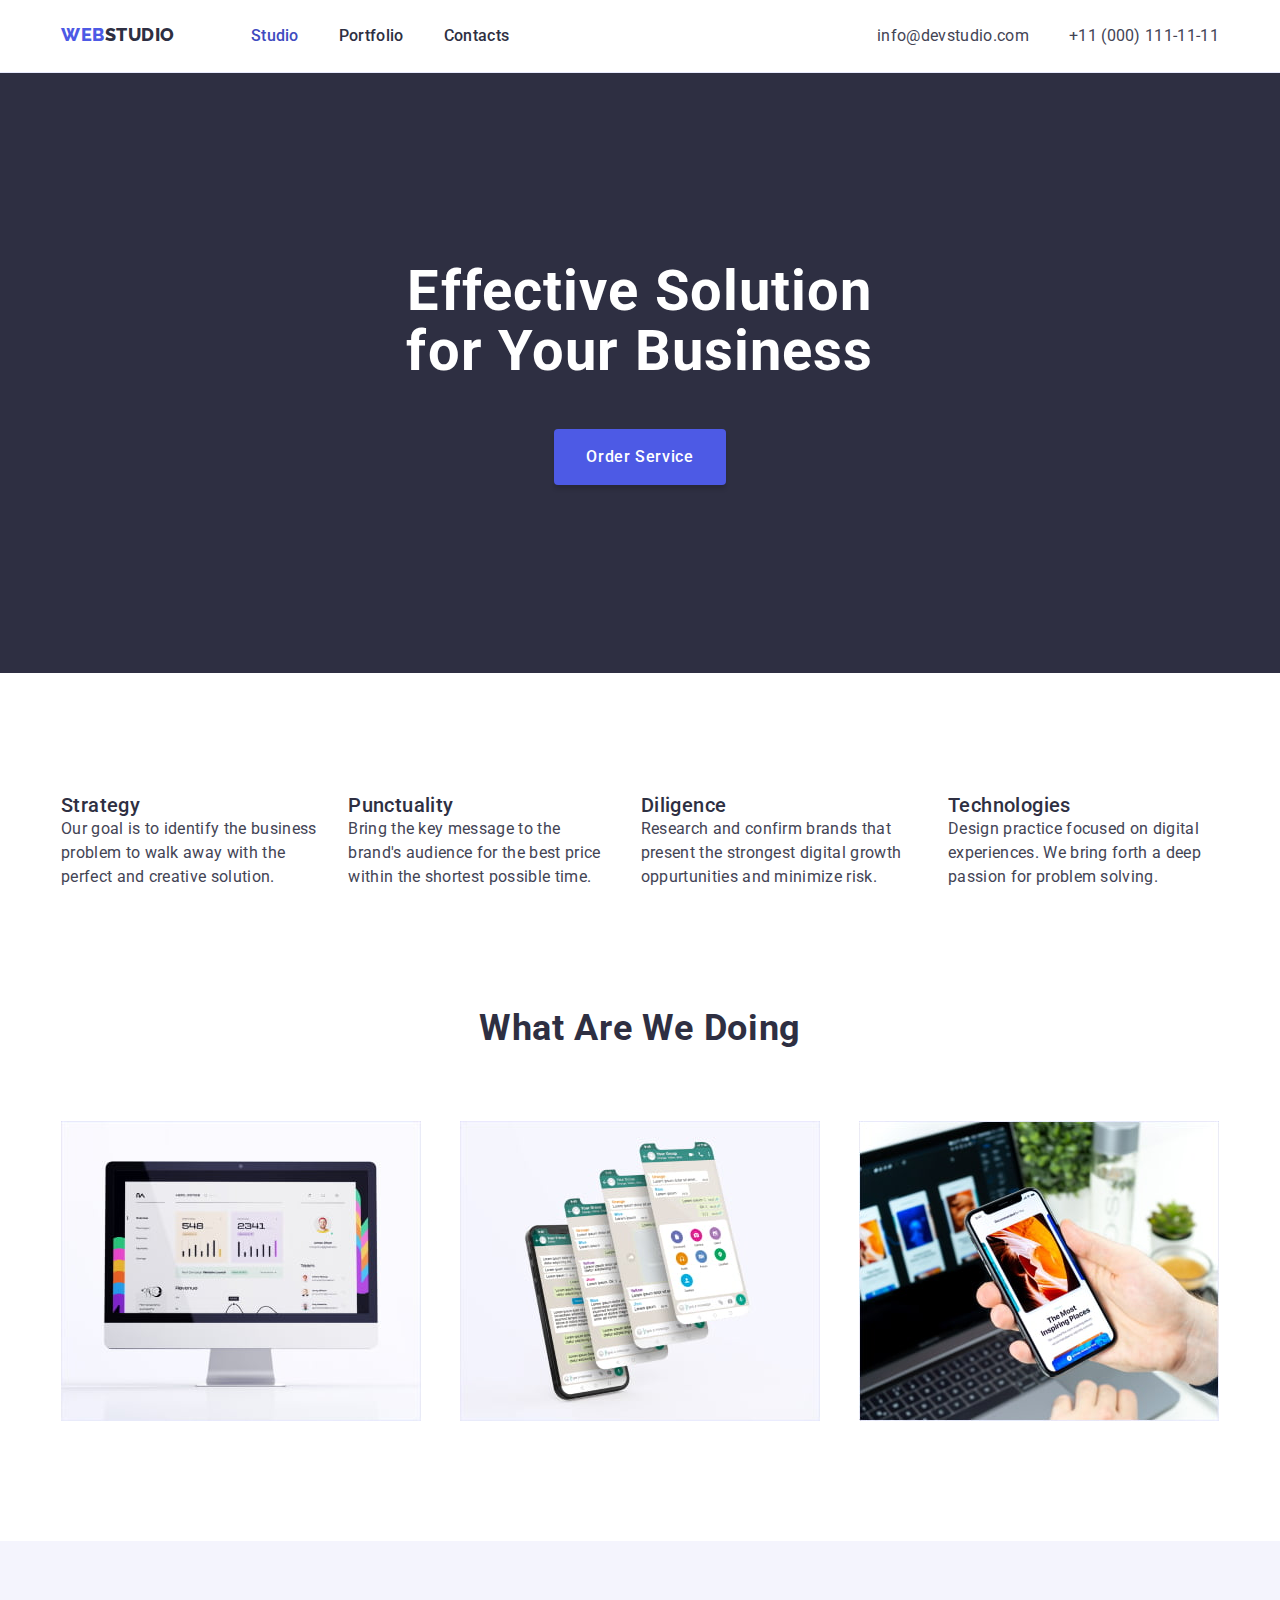
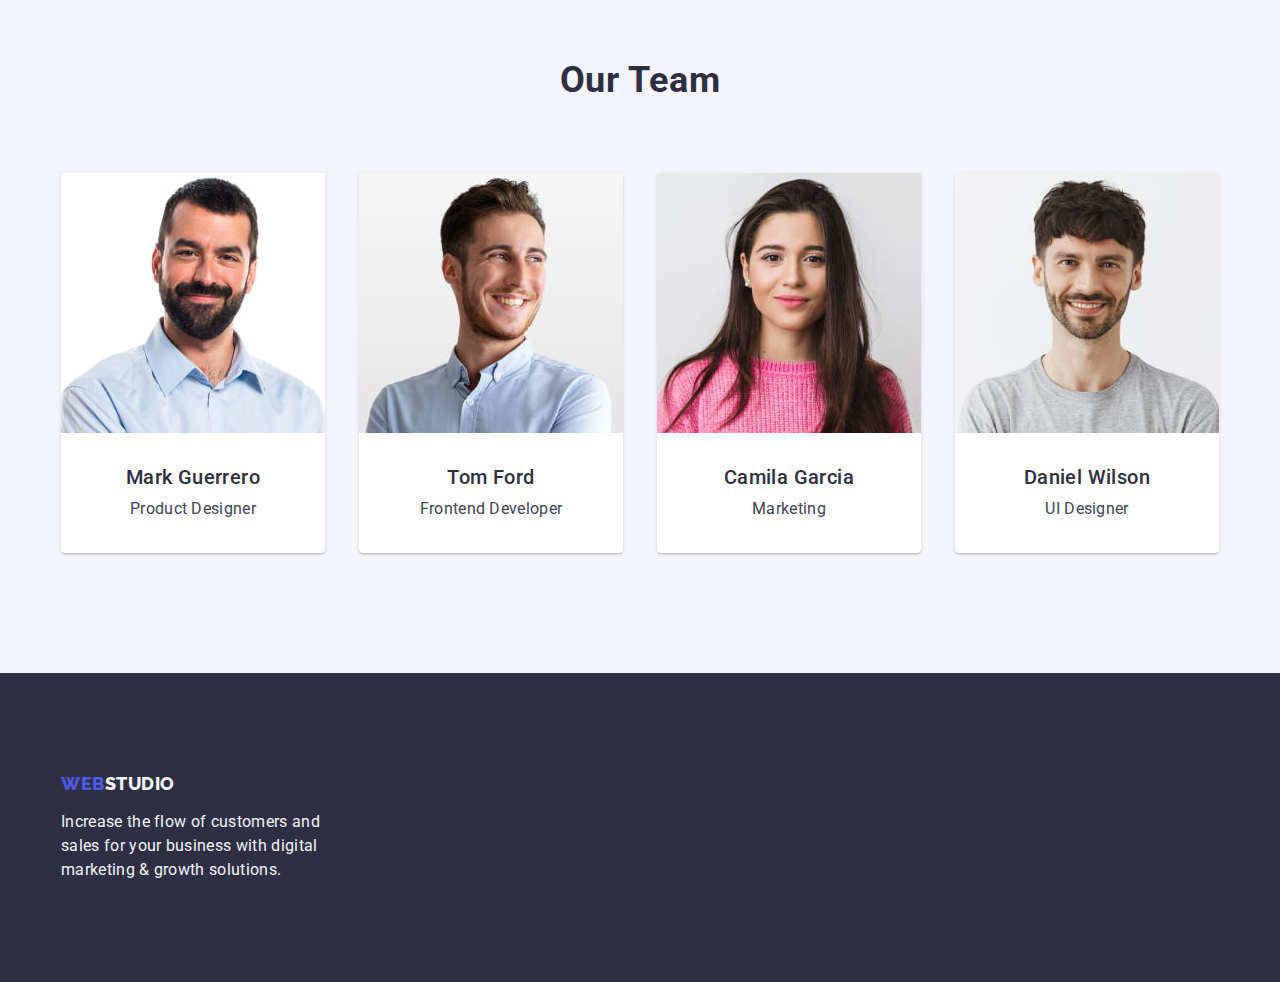
==== index.html @ 70651bca "1st Push" ====
<!DOCTYPE html>
<html lang="en">

<head>
    <meta charset="UTF-8">
    <meta name="viewport" content="width=device-width, initial-scale=1.0">
    <title>webstudio</title>
    <link rel="stylesheet" href="https://cdnjs.cloudflare.com/ajax/libs/modern-normalize/1.0.0/modern-normalize.min.css">   
    <link rel="stylesheet" href="css/styles.css">
    <link href="https://fonts.googleapis.com/css2?family=Raleway:wght@800&family=Roboto:wght@400;500;700;900&display=swap"
    rel="stylesheet">
</head>

<body>
    <!--Header Section-->
    <header class="header">
        <div class="container main-header-container">

            <!-- Navigation to other pages -->
            <nav class="main-header-nav">
                <a href="/goit-markup-hw-03/" class="main-header-web"><span class="main-header-span-web">WEB</span><span
                                    class="main-header-span-studio">STUDIO</span></a>
                <ul class="main-header-nav-list">
                    <li class="main-header-nav-item"><a href="index.html" class="main-header-nav-link active">Studio</a></li>
                    <li class="main-header-nav-item"><a href="portfolio.html" class="main-header-nav-link">Portfolio</a></li>
                    <li class="main-header-nav-item"><a href="Contacts" class="main-header-nav-link">Contacts</a></li>
                </ul>
            </nav>
        
            <address class="main-header-address">
                <ul class="main-header-address-list">
                    <li class="main-header-address-item"><a href="mailto:info@devstudio.com" class="main-header-address-link">info@devstudio.com</a></li>
                    <li class="main-header-address-item"><a href="tel:+110001111111" class="main-header-address-link">+11 (000) 111-11-11</a></li>
                </ul>
            </address>
        </div>
    </header>

    <!--Main Section-->
    <main class="main">
        <section class="section studio-main">
            <div class="container studio-main-container" >
                <h1 class="studio-main-title">Effective Solution<br>for Your Business</h1>
                <button type="button" class="studio-button">Order Service</button>
            </div>
        </section>
        
        <section class="section features">

            <div class="container features-container">
                <h2 hidden>Feature</h2>
                <ul class="features-list">
                    <li class="features-item">
                        <h3 class="features-item-heading">Strategy</h3>
                        <p class="features-item-description">Our goal is to identify the business problem to walk away with the perfect and creative solution.</p>
                    </li>
                
                    <li class="features-item">
                        <h3 class="features-item-heading">Punctuality</h3>
                        <p class="features-item-description">Bring the key message to the brand's audience for the best price within the shortest possible time.</p>
                    </li class="features-item">

                    <li class="features-item">
                        <h3 class="features-item-heading">Diligence</h3>
                       <p class="features-item-description">Research and confirm brands that present the strongest digital growth oppurtunities and minimize risk.</p>
                   </li>

                    <li class="features-item">
                        <h3 class="features-item-heading">Technologies</h3>
                        <p class="features-item-description">Design practice focused on digital experiences. We bring forth a deep passion for problem solving.</p>
                    </li>
                    </ul>     
            </div>
        </section>

        <section class="section services">
            <div class="container services-container">
                <h2 class="services-heading">What are we doing</h2>
                <ul class="services-list">
                    <li class="services-item">
                        <img class="services-item-img" src="images/img1.jpg" alt="Computer Screen showing graphical presentations" width="360" >
                    </li>

                    <li class="services-item">
                        <img class="services-item-img" src="images/img2.jpg" alt="Different mobile phones with several applications installed" width="360" >
                    </li>

                    <li class="services-item">
                        <img class="services-item-img" src="images/img3.jpg" alt="A computer and a person showing hands while holding a phone" width="360" >
                    </li>
                </ul>
            </div>
        </section>

        <section class="section team">
            <div class="container team-container">
                <h2 class="team-heading">Our Team</h2>
                <ul class="team-list">
                    <li class="team-item">
                        <img class="team-item-img" src="images/img4.jpg" alt="A photo of Mark Guerrero" width="264" >
                        <div class="team-item-biography">
                            <h3 class="team-item-name">Mark Guerrero</h3>
                            <p class="team-item-role">Product Designer</p>
                        </div>
                    </li>

                    <li class="team-item">
                        <img class="team-item-img" src="images/img5.jpg" alt="A photo of Tom Ford" width="264" >
                        <div class="team-item-biography">
                            <h3 class="team-item-name">Tom Ford</h3>
                            <p class="team-item-role">Frontend Developer</p>
                        </div>
                    </li>

                    <li class="team-item">
                        <img class="team-item-img" src="images/img6.jpg" alt="A photo of Camila Garcia" width="264" >
                        <div class="team-item-biography">
                            <h3 class="team-item-name">Camila Garcia</h3>
                            <p class="team-item-role">Marketing</p>
                        </div>
                    </li>

                    <li class="team-item">
                        <img class="team-item-img" src="images/img7.jpg" alt="A photo of Daniel Wilsom" width="264" >
                        <div class="team-item-biography">
                            <h3 class="team-item-name">Daniel Wilson</h3>
                            <p class="team-item-role">UI Designer</p>
                        </div>
                    </li>
                </ul>
            </div>
        </section>
    </main>

    <!--Footer Section-->
    <footer class="main-footer">
        <div class="container main-footer-container">
            <a href="/goit-markup-hw-03/" class="main-footer-web"><span class="main-footer-span-web">WEB</span><span class="main-footer-span-studio">STUDIO</span></a>
            <p class="main-footer-paragraph">Increase the flow of customers and sales for your business with digital marketing & growth solutions.</p>
        </div>
    </footer>
</body>
</html>
---- css/styles.css ----
:root {
    --iriscolor: #4d5ae5;
    --navyblue: #2e2f42;
    --navcolor: black;
    --oceancolor: #404bbf;
    --whitecolor: #ffffff;
    --slatecolor: #434455;
    --cornflowercolor: #e7e9fc;
    --cloudcolor: #f4f4fd;
    --greencolor: #31d0aa;
    --lightslatecolor: #8e8f99;
    --navybluemodalcolor: #2e2f42;
    --greycolor: #2e2f42;
    --dairycolor: #fcfcfc;
}

* {
    margin: 0;
    padding: 0;
    box-sizing: border-box;
}

body {
    font-family: 'Roboto', sans-serif;
}

img {
    display: block;
    max-width: 100%;
    height: auto;
}

h1, h2, h3, h4, h5, h6, p, ul {
    margin: 0px;
    padding: 0px;
    list-style: none;
}

.container {
    width: 1158px;
    margin: 0 auto;
}

.section {
    padding: 120px 0px;
}

/*Header Section*/
.header {
    border-bottom: 1px solid var(--cornflowercolor);
    background-color: var(--whitecolor);
    padding-top: 24px;
    padding-bottom: 24px;
}

.main-header-container {
    display: flex;
    justify-content: space-between;
}

.main-header-web {
    text-decoration: none;
    font-size: 18px;
    line-height: 1.167em;
    letter-spacing: 0.54px;
}

.main-header-span-web {
    color: var(--iriscolor);
    font-family: Raleway;
    font-size: 18px;
    font-weight: 800;
    line-height: 1.167em;
    letter-spacing: 0.54px;
    text-transform: uppercase;  
}

.main-header-span-studio {
    color: var(--navyblue);
    font-family: Raleway;
    font-size: 18px;
    font-weight: 800;
    line-height: 1.167em;
    letter-spacing: 0.54px;
    text-transform: uppercase;
}

.main-header-nav {
    display: inline-flex;
    gap: 76px;
}

.main-header-nav-list {
    display: flex;
    gap: 40px;
}

.main-header-nav-link {
    color: var(--navyblue);
    text-decoration: none;
    font-size: 16px;
    font-weight: 500;
    line-height: 1.5em;
    letter-spacing: 0.32px;
}

.main-header-address-list {
    display: flex;
    gap: 40px;
}

.main-header-address-link {
    text-decoration: none;
    font-style: normal;
    color: var(--slatecolor);
    font-family: Roboto;
    font-size: 16px;
    line-height: 1.5em;
    letter-spacing: 0.32px;
}

.main-header-web:hover .main-header-span-web {
    color: var(--oceancolor);
}

.main-header-web:hover .main-header-span-studio {
    color: var(--oceancolor);
}

.main-header-web:focus .main-header-span-web {
    color: var(--oceancolor);
}

.main-header-web:focus .main-header-span-studio {
    color: var(--oceancolor);
}

.main-header-nav-link.active { 
    color: var(--oceancolor);
}

.main-header-nav-link:hover, .main-header-nav-link:focus  {
    color: var(--oceancolor);
}

.main-header-address a:hover, .main-header-address a:focus {
    color: var(--oceancolor);
}

/*Header Section-End*/

/*Footer*/
.main-footer {
    background-color: var(--navyblue);
    padding: 100px 0px;
}

.main-footer-web {
    text-decoration: none;
    font-size: 18px;
    line-height: 1.167em;
    letter-spacing: 0.54px;
}

.main-footer-span-web {
    color: var(--iriscolor);
    font-family: Raleway;
    font-size: 18px;
    font-weight: 800;
    line-height: 1.167em;
    letter-spacing: 0.54px;
    text-transform: uppercase;
}

.main-footer-span-studio {
    color: var(--cloudcolor);
    font-family: raleway;
    font-size: 18px;                    
    font-weight: 800;
    line-height: 1.167em;
    letter-spacing: 0.54px;
    text-transform: uppercase;
}

.main-footer-paragraph {
    color: var(--cloudcolor);
    font-size: 16px;
    line-height: 1.5em;
    letter-spacing: 0.32px;
    margin-top: 16px;
    width: 264px;
}

.main-footer-web:hover .main-footer-span-web {
    color: var(--oceancolor);
}

.main-footer-web:hover .main-footer-span-studio {
    color: var(--oceancolor);
}

.main-footer-web:focus .main-footer-span-web {
    color: var(--oceancolor);
}   

.main-footer-web:focus .main-footer-span-studio {
    color: var(--oceancolor);
}
/*Footer-end*/


/*Porfolio-Body*/

.section.options {
    padding-top: 96px;
    padding-bottom: 72px;
}

.options-container{
    padding-left: 271px;
    padding-right: 271px;
}

.options-item-button {
    font-family: roboto;
    color: var(--iriscolor);
    font-size: 16px;
    font-weight: 500;
    line-height: 1.5em;
    letter-spacing: 0.64px;
    border-radius: 4px;
    border: 1px solid var(--cornflowercolor);
    background: var(--cloudcolor);
    padding: 12px 24px;
    font-family: inherit;
    outline: none;
}

.options-list {
    display: flex;
    justify-content: space-between;
}   

.options-item-button:hover, .options-item-button:focus {
    color: var(--whitecolor);
    cursor: pointer;
    border-radius: 4px;
    background: var(--oceancolor);
    box-shadow: 0px 2px 2px 0px rgba(0, 0, 0, 0.12), 0px 2px 1px 0px rgba(0, 0, 0, 0.08), 0px 3px 1px 0px rgba(0, 0, 0, 0.10);
    padding: 12px 24px;
    border-color: var(--oceancolor);
}

.section.projects{
    padding-top: 0px;
}

.projects-list{
    display: flex;
    flex-wrap: wrap;
    justify-content: space-between;
    flex-grow: 0px;
    flex-shrink: 0px;
    row-gap: 48px;
}

.projects-item {
    border-bottom: 1px solid var(--cornflowercolor);
    background: var(--whitecolor);
    box-shadow: 0px 2px 2px 0px rgba(0, 0, 0, 0.12)
}

.projects-item-title-container {
    padding: 32px 16px;
}

.projects-item-title {
    font-size: 20px;
    color: var(--navyblue);
    font-weight: 500;
    line-height: 1.2em;
    letter-spacing: 0.4px;
    margin-bottom: 8px;
}

.projects-item-description {
    color: var(--slatecolor);
    font-size: 16px;
    line-height: 1.5em;
    letter-spacing: 0.32px;
}
/*Porfolio-Body-End*/

/*Studio-Body*/
.section.studio-main {
    background-color: var(--navyblue);
    text-align: center;
    padding: 188px 0px;
}

.studio-main-title {
    color: var(--whitecolor);
    font-size: 56px;
    line-height: 60px;
    letter-spacing: 1.12px;
    margin-bottom: 48px;
}

.studio-button {
    color: var(--whitecolor);
    font-family: Roboto;
    font-size: 16px;
    font-weight: 500;
    line-height: 1.5em;
    letter-spacing: 0.64px;
    border-radius: 4px;
    background: var(--iriscolor);
    box-shadow: 0px 4px 4px 0px rgba(0, 0, 0, 0.15);
    font-family: inherit;
    outline: none;
    border: unset;
    padding: 16px 32px;
}

.studio-button:hover, .studio-button:focus {
    background-color: var(--oceancolor);
}

.features-list {
    display: flex;
    gap: 24px;
}

.features-item-heading {
    font-size: 20px;
    color: var(--navyblue);
    font-weight: 500;
    line-height: 1.2em;
    letter-spacing: 0.4px;
}

.features-item-description {
    color: var(--slatecolor);
    font-size: 16px;
    line-height: 1.5em;
    letter-spacing: 0.32px;
}

.section.services {
    padding-top: 0px;
}

.services-heading {
    color: var(--navyblue);
    text-align: center;
    font-size: 36px;
    line-height: 1.11em;
    letter-spacing: 0.72px;
    text-transform: capitalize;
    margin-bottom: 72px;
}

.services-list {
    display: flex;
    justify-content: space-between;
}

.section.team {
    background-color: var(--cloudcolor);
}

.team-heading {
    color: var(--navyblue);
    text-align: center;
    font-size: 36px;
    line-height: 1.11em;
    letter-spacing: 0.72px;
    text-transform: capitalize;
    margin-bottom: 72px;
}

.team-list {
    display: flex;
    justify-content: space-between;
}

.team-item {
    border-radius: 0px 0px 4px 4px;
    background: var(--whitecolor);
    box-shadow: 0px 2px 1px 0px rgba(46, 47, 66, 0.08), 0px 1px 1px 0px rgba(46, 47, 66, 0.16), 0px 1px 6px 0px rgba(46, 47, 66, 0.08);
}

.team-item-biography {
    padding: 32px 0px;
}

.team-item-name {
    color: var(--navyblue);
    font-size: 20px;
    font-weight: 500;
    line-height: 1.2em;
    letter-spacing: 0.4px;
    text-align: center;
    margin-bottom: 8px;
}

.team-item-role {
    color: var(--slatecolor);
    font-size: 16px;
    line-height: 1.5em;
    letter-spacing: 0.32px;
    text-align: center;
} 

/*Studio-Body-End*/
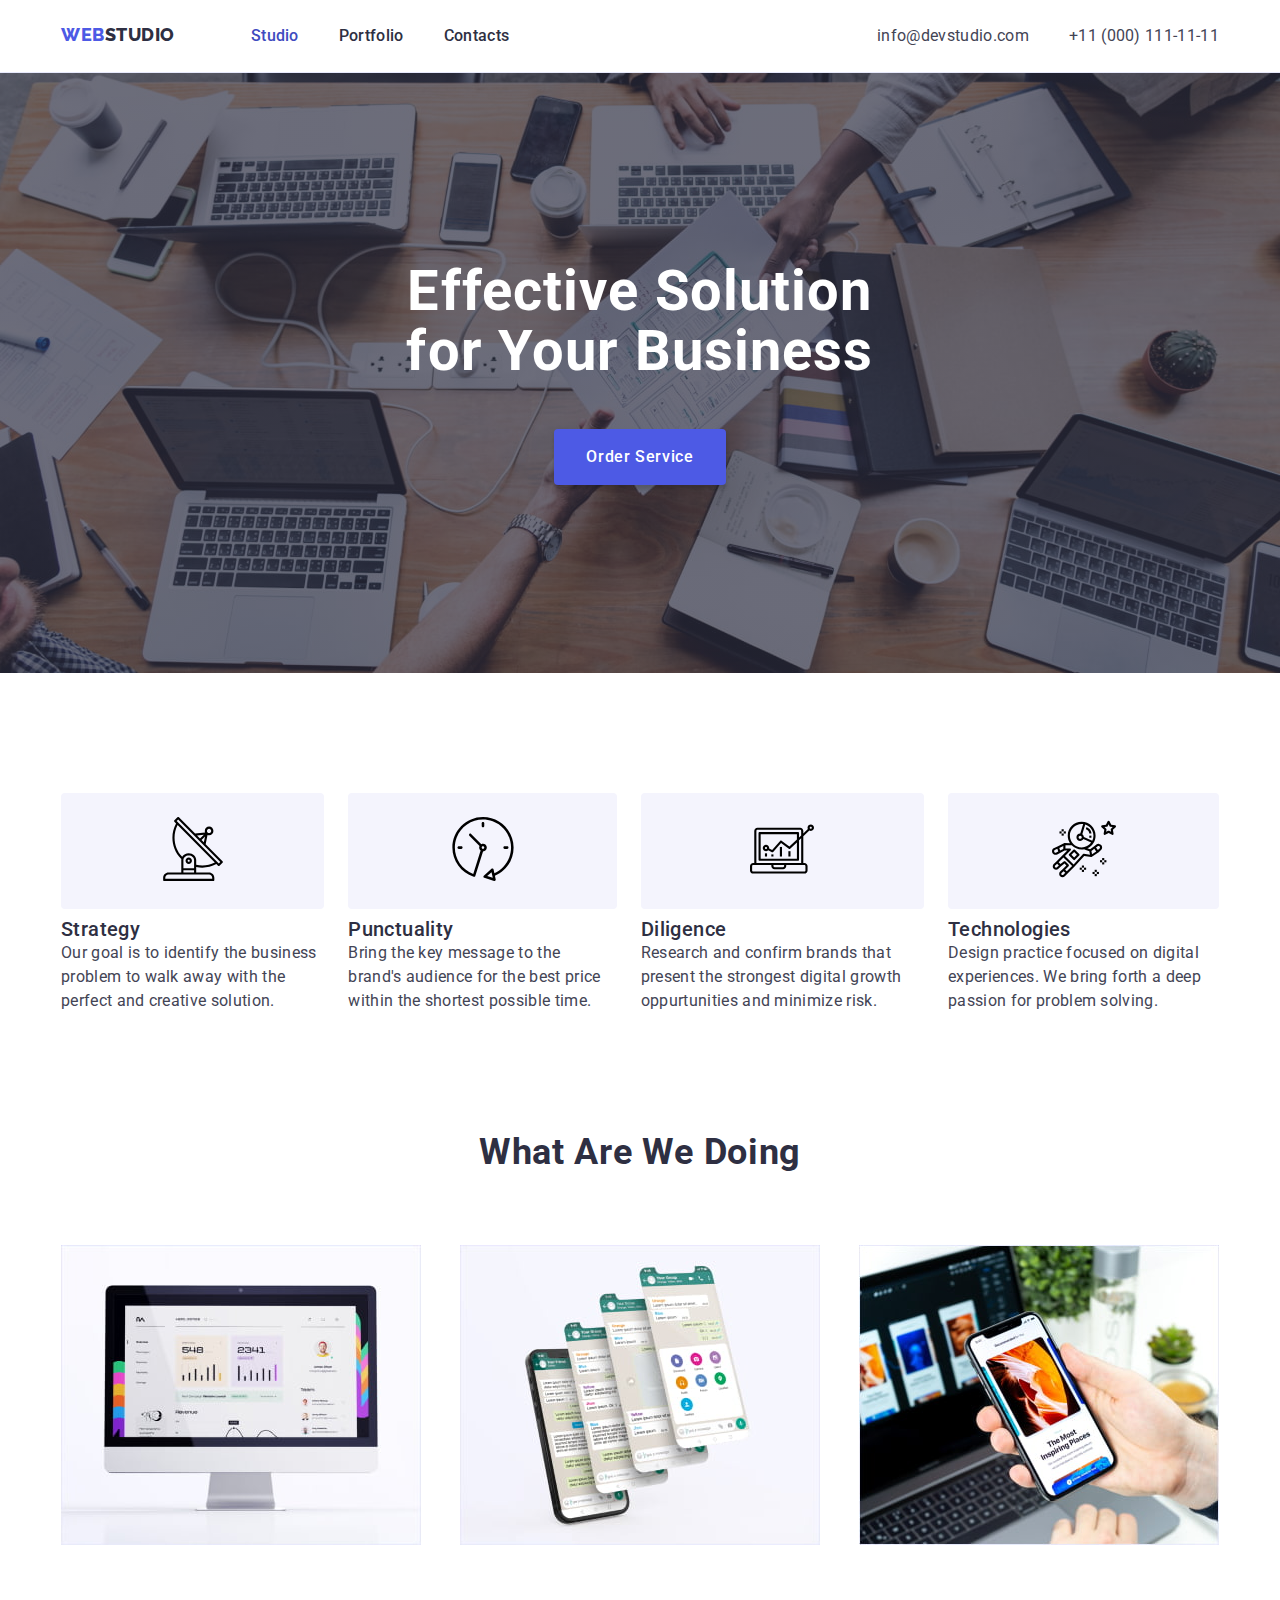
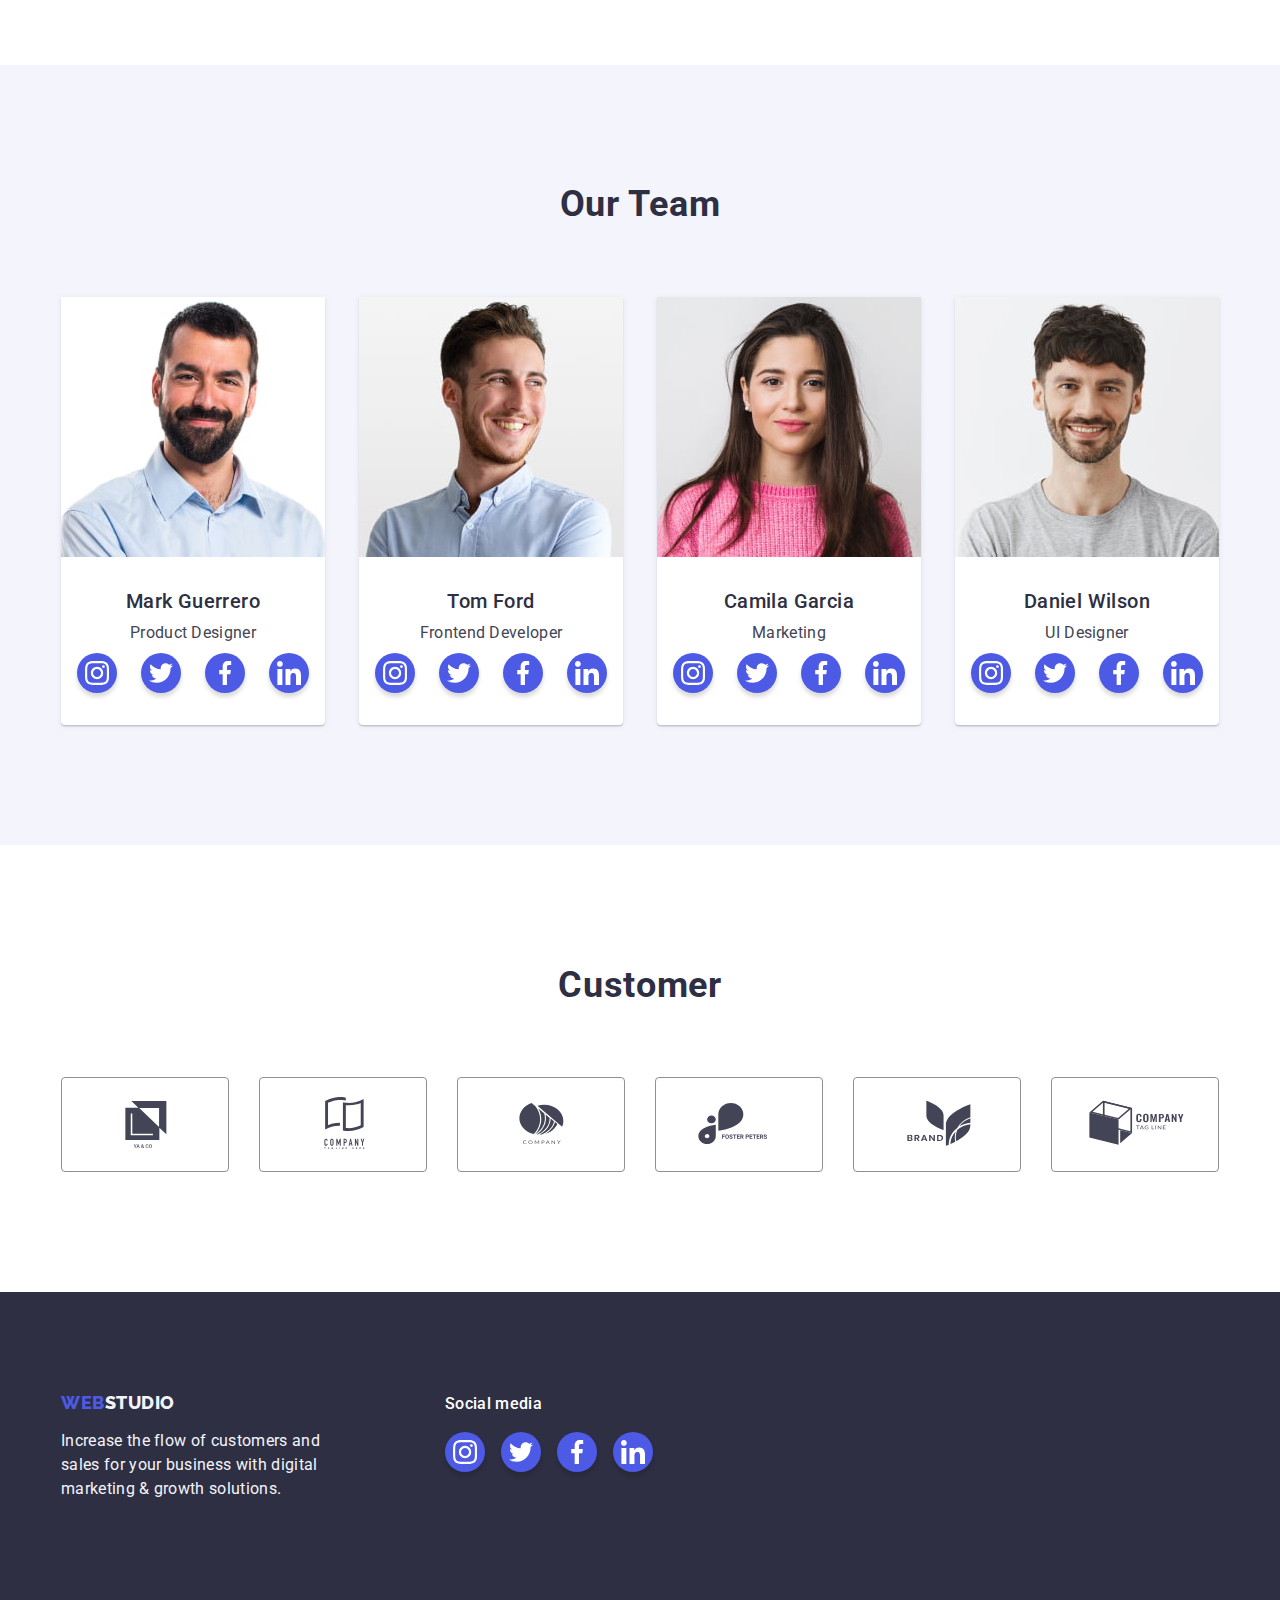
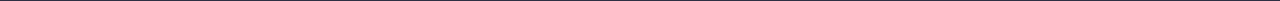
==== commit 33be8c8f: "2nd Push" ====
--- a/index.html
+++ b/index.html
@@ -18,7 +18,7 @@
 
             <!-- Navigation to other pages -->
             <nav class="main-header-nav">
-                <a href="/goit-markup-hw-03/" class="main-header-web"><span class="main-header-span-web">WEB</span><span
+                <a href="/goit-markup-hw-04/" class="main-header-web"><span class="main-header-span-web">WEB</span><span
                                     class="main-header-span-studio">STUDIO</span></a>
                 <ul class="main-header-nav-list">
                     <li class="main-header-nav-item"><a href="index.html" class="main-header-nav-link active">Studio</a></li>
@@ -38,34 +38,67 @@
 
     <!--Main Section-->
     <main class="main">
+
+        <!--Studio Main-->
         <section class="section studio-main">
-            <div class="container studio-main-container" >
-                <h1 class="studio-main-title">Effective Solution<br>for Your Business</h1>
-                <button type="button" class="studio-button">Order Service</button>
-            </div>
+            <div class="studio-main-main">   
+                <div class="container studio-main-container" >               
+                    <h1 class="studio-main-title">Effective Solution<br>for Your Business</h1>
+                    <button type="button" class="studio-button">Order Service</button>
+                </div>
+            </div>    
         </section>
         
+        <!--Feautures Section-->
         <section class="section features">
 
             <div class="container features-container">
                 <h2 hidden>Feature</h2>
                 <ul class="features-list">
                     <li class="features-item">
+                        <div class="features-item-icon-box">
+                            <a href="/goit-markup-hw-04/" class="features-item-icon">
+                                <svg class="sgv features-icon" width="64px" height="64px">
+                                    <use href="/images/icons.svg#icon-antenna"></use>
+                                </svg>
+                            </a>
+                        </div>
                         <h3 class="features-item-heading">Strategy</h3>
                         <p class="features-item-description">Our goal is to identify the business problem to walk away with the perfect and creative solution.</p>
                     </li>
                 
                     <li class="features-item">
+                        <div class="features-item-icon-box">
+                            <a href="/goit-markup-hw-04/" class="features-item-icon">
+                                <svg class="sgv features-icon" width="64px" height="64px" >
+                                    <use href="/images/icons.svg#icon-clock"></use>
+                                </svg>
+                            </a>
+                        </div>                                       
                         <h3 class="features-item-heading">Punctuality</h3>
                         <p class="features-item-description">Bring the key message to the brand's audience for the best price within the shortest possible time.</p>
                     </li class="features-item">
 
                     <li class="features-item">
+                        <div class="features-item-icon-box">
+                            <a href="/goit-markup-hw-04/" class="features-item-icon">
+                                <svg class="sgv features-icon" width="64px" height="64px">
+                                    <use href="/images/icons.svg#icon-diagram"></use>
+                                </svg>
+                            </a>
+                        </div>
                         <h3 class="features-item-heading">Diligence</h3>
-                       <p class="features-item-description">Research and confirm brands that present the strongest digital growth oppurtunities and minimize risk.</p>
+                        <p class="features-item-description">Research and confirm brands that present the strongest digital growth oppurtunities and minimize risk.</p>
                    </li>
 
                     <li class="features-item">
+                        <div class="features-item-icon-box">
+                            <a href="/goit-markup-hw-04/" class="features-item-icon">
+                                <svg class="sgv features-icon" width="64px" height="64px">
+                                    <use href="/images/icons.svg#icon-astronaut"></use>
+                                </svg>
+                            </a>
+                        </div>
                         <h3 class="features-item-heading">Technologies</h3>
                         <p class="features-item-description">Design practice focused on digital experiences. We bring forth a deep passion for problem solving.</p>
                     </li>
@@ -73,6 +106,7 @@
             </div>
         </section>
 
+        <!--Services Section What are we doing--> 
         <section class="section services">
             <div class="container services-container">
                 <h2 class="services-heading">What are we doing</h2>
@@ -91,7 +125,8 @@
                 </ul>
             </div>
         </section>
-
+        
+        <!--Team Section-->
         <section class="section team">
             <div class="container team-container">
                 <h2 class="team-heading">Our Team</h2>
@@ -101,6 +136,36 @@
                         <div class="team-item-biography">
                             <h3 class="team-item-name">Mark Guerrero</h3>
                             <p class="team-item-role">Product Designer</p>
+                            <ul class="team-icon-list">
+                                <li class="team-icon-item">
+                                    <a href="/goit-markup-hw-04/" class="team-icon-link">
+                                        <svg class="svg team-icon" width="24px" height="24px">
+                                            <use href="/images/icons.svg#icon-instagram"></use>
+                                        </svg>
+                                    </a>
+                                </li>
+                                <li class="team-icon-item">
+                                    <a href="/goit-markup-hw-04/" class="team-icon-link">
+                                        <svg class="svg team-icon" width="24px" height="24px">
+                                            <use href="/images/icons.svg#icon-twitter"></use>
+                                        </svg>
+                                    </a>
+                                </li>
+                                <li class="team-icon-item">
+                                    <a href="/goit-markup-hw-04/" class="team-icon-link">
+                                        <svg class="svg team-icon" width="24px" height="24px">
+                                            <use href="/images/icons.svg#icon-facebook"></use>
+                                        </svg>
+                                    </a>
+                                </li>
+                                <li class="team-icon-item">
+                                    <a href="/goit-markup-hw-04/" class="team-icon-link">
+                                        <svg class="svg team-icon" width="24px" height="24px">
+                                            <use href="/images/icons.svg#icon-linkedin"></use>
+                                        </svg>
+                                    </a>
+                                </li>
+                            </ul>
                         </div>
                     </li>
 
@@ -109,6 +174,36 @@
                         <div class="team-item-biography">
                             <h3 class="team-item-name">Tom Ford</h3>
                             <p class="team-item-role">Frontend Developer</p>
+                            <ul class="team-icon-list">
+                                <li class="team-icon-item">
+                                    <a href="/goit-markup-hw-04/" class="team-icon-link">
+                                        <svg class="svg team-icon" width="24px" height="24px">
+                                            <use href="/images/icons.svg#icon-instagram"></use>
+                                        </svg>
+                                    </a>
+                                </li>
+                                <li class="team-icon-item">
+                                    <a href="/goit-markup-hw-04/" class="team-icon-link">
+                                        <svg class="svg team-icon" width="24px" height="24px">
+                                            <use href="/images/icons.svg#icon-twitter"></use>
+                                        </svg>
+                                    </a>
+                                </li>
+                                <li class="team-icon-item">
+                                    <a href="/goit-markup-hw-04/" class="team-icon-link">
+                                        <svg class="svg team-icon" width="24px" height="24px">
+                                            <use href="/images/icons.svg#icon-facebook"></use>
+                                        </svg>
+                                    </a>
+                                </li>
+                                <li class="team-icon-item">
+                                    <a href="/goit-markup-hw-04/" class="team-icon-link">
+                                        <svg class="svg team-icon" width="24px" height="24px">
+                                            <use href="/images/icons.svg#icon-linkedin"></use>
+                                        </svg>
+                                    </a>
+                                </li>
+                            </ul>
                         </div>
                     </li>
 
@@ -117,6 +212,36 @@
                         <div class="team-item-biography">
                             <h3 class="team-item-name">Camila Garcia</h3>
                             <p class="team-item-role">Marketing</p>
+                            <ul class="team-icon-list">
+                                <li class="team-icon-item">
+                                    <a href="/goit-markup-hw-04/" class="team-icon-link">
+                                        <svg class="svg team-icon" width="24px" height="24px">
+                                            <use href="/images/icons.svg#icon-instagram"></use>
+                                        </svg>
+                                    </a>
+                                </li>
+                                <li class="team-icon-item">
+                                    <a href="/goit-markup-hw-04/" class="team-icon-link">
+                                        <svg class="svg team-icon" width="24px" height="24px">
+                                            <use href="/images/icons.svg#icon-twitter"></use>
+                                        </svg>
+                                    </a>
+                                </li>
+                                <li class="team-icon-item">
+                                    <a href="/goit-markup-hw-04/" class="team-icon-link">
+                                        <svg class="svg team-icon" width="24px" height="24px">
+                                            <use href="/images/icons.svg#icon-facebook"></use>
+                                        </svg>
+                                    </a>
+                                </li>
+                                <li class="team-icon-item">
+                                    <a href="/goit-markup-hw-04/" class="team-icon-link">
+                                        <svg class="svg team-icon" width="24px" height="24px">
+                                            <use href="/images/icons.svg#icon-linkedin"></use>
+                                        </svg>
+                                    </a>
+                                </li>
+                            </ul>
                         </div>
                     </li>
 
@@ -125,19 +250,141 @@
                         <div class="team-item-biography">
                             <h3 class="team-item-name">Daniel Wilson</h3>
                             <p class="team-item-role">UI Designer</p>
-                        </div>
-                    </li>
-                </ul>
-            </div>
+                            <ul class="team-icon-list">
+                                <li class="team-icon-item">
+                                    <a href="/goit-markup-hw-04/" class="team-icon-link">
+                                        <svg class="svg team-icon" width="24px" height="24px">
+                                            <use href="/images/icons.svg#icon-instagram"></use>
+                                        </svg>
+                                    </a>
+                                </li>
+                                <li class="team-icon-item">
+                                    <a href="/goit-markup-hw-04/" class="team-icon-link">
+                                        <svg class="svg team-icon" width="24px" height="24px">
+                                            <use href="/images/icons.svg#icon-twitter"></use>
+                                        </svg>
+                                    </a>
+                                </li>
+                                <li class="team-icon-item">
+                                    <a href="/goit-markup-hw-04/" class="team-icon-link">
+                                        <svg class="svg team-icon" width="24px" height="24px">
+                                            <use href="/images/icons.svg#icon-facebook"></use>
+                                        </svg>
+                                    </a>
+                                </li>
+                                <li class="team-icon-item">
+                                    <a href="/goit-markup-hw-04/" class="team-icon-link">
+                                        <svg class="svg team-icon" width="24px" height="24px">
+                                            <use href="/images/icons.svg#icon-linkedin"></use>
+                                        </svg>
+                                    </a>
+                                </li>
+                            </ul>
+                        </div>
+                    </li>
+                </ul>
+            </div>
+        </section>
+
+        <!--Customer Section-->
+        <section class="customer section">
+            <div class="container customer-heading-container">
+                <h2 class="customer-heading">Customer</h2>
+                <ul class="customer-list">
+                    <li class="customer-item">
+                        <a href="/goit-markup-hw-04/" class="customer-icon-link">
+                            <svg class="svg customer-icon" width="104px" height="56px">
+                                <use href="/images/icons.svg#icon-yacologo"></use>
+                            </svg>
+                        </a>
+                    </li>
+                    <li class="customer-item">
+                        <a href="/goit-markup-hw-04/" class="customer-icon-link">
+                            <svg class="svg customer-icon" width="104px" height="56px">
+                                <use href="/images/icons.svg#icon-comtaglogo"></use>
+                            </svg>
+                        </a>
+                    </li>
+                    <li class="customer-item">
+                        <a href="/goit-markup-hw-04/" class="customer-icon-link">
+                            <svg class="svg customer-icon" width="104px" height="56px">
+                                <use href="/images/icons.svg#icon-companylogo"></use>
+                            </svg>
+                        </a>
+                    </li>
+                    <li class="customer-item">
+                        <a href="/goit-markup-hw-04/" class="customer-icon-link">
+                            <svg class="svg customer-icon" width="104px" height="56px">
+                                <use href="/images/icons.svg#icon-fosterlogo"></use>
+                            </svg>
+                        </a>
+                    </li>
+                    <li class="customer-item">
+                        <a href="/goit-markup-hw-04/" class="customer-icon-link">
+                            <svg class="svg customer-icon" width="104px" height="56px">
+                                <use href="/images/icons.svg#icon-brandlogo"></use>
+                            </svg>
+                        </a>
+                    </li>
+                    <li class="customer-item">
+                        <a href="/goit-markup-hw-04/" class="customer-icon-link">
+                            <svg class="svg customer-icon" width="104px" height="56px">
+                                <use href="/images/icons.svg#icon-taglinelogo"></use>
+                            </svg>
+                        </a>
+                    </li>
+                </ul>
+            </div>
+            
+
         </section>
     </main>
 
     <!--Footer Section-->
     <footer class="main-footer">
         <div class="container main-footer-container">
-            <a href="/goit-markup-hw-03/" class="main-footer-web"><span class="main-footer-span-web">WEB</span><span class="main-footer-span-studio">STUDIO</span></a>
-            <p class="main-footer-paragraph">Increase the flow of customers and sales for your business with digital marketing & growth solutions.</p>
+            <div class="main-footer-webstudio">
+                <a href="/goit-markup-hw-04/" class="main-footer-web"><span class="main-footer-span-web">WEB</span><span
+                    class="main-footer-span-studio">STUDIO</span></a>
+                <p class="main-footer-paragraph">Increase the flow of customers and sales for your business with digital marketing &
+                growth solutions.</p>
+            </div>
+            <div class="main-footer-socialmedia">
+                <h4 class="socialmedia">Social media</h4>
+                    <ul class="socialmedia-icon-list">
+                        <li class="socialmedia-icon-item">
+                            <a href="/goit-markup-hw-04/" class="socialmedia-icon-link">
+                                <svg class="svg socialmedia-icon" width="24px" height="24px">
+                                    <use href="/images/icons.svg#icon-instagram"></use>
+                                </svg>
+                            </a>
+                         </li>
+                        <li class="socialmedia-icon-item">
+                            <a href="/goit-markup-hw-04/" class="socialmedia-icon-link">
+                                <svg class="svg socialmedia-icon" width="24px" height="24px">
+                                    <use href="/images/icons.svg#icon-twitter"></use>
+                                </svg>
+                            </a>
+                        </li>
+                        <li class="socialmedia-icon-item">
+                            <a href="/goit-markup-hw-04/" class="socialmedia-icon-link">
+                                <svg class="svg socialmedia-icon" width="24px" height="24px">
+                                    <use href="/images/icons.svg#icon-facebook"></use>
+                                </svg>
+                            </a>
+                        </li>
+                        <li class="socialmedia-icon-item">
+                            <a href="/goit-markup-hw-04/" class="socialmedia-icon-link">
+                                <svg class="svg socialmedia-icon" width="24px" height="24px">
+                                    <use href="/images/icons.svg#icon-linkedin"></use>
+                                </svg>
+                            </a>
+                         </li>
+                    </ul>                 
+            </div>
+
         </div>
+        
     </footer>
 </body>
 </html>
--- a/css/styles.css
+++ b/css/styles.css
@@ -12,6 +12,8 @@
     --navybluemodalcolor: #2e2f42;
     --greycolor: #2e2f42;
     --dairycolor: #fcfcfc;
+    --orangecolor: orange; 
+    --lightslatecolor: #8E8F99;
 }
 
 * {
@@ -274,6 +276,14 @@
     padding: 32px 16px;
 }
 
+.projects-item-title-container:hover {
+    border: 1px solid var(--CLOUD, #F4F4FD);
+    background: var(--WHITE, #FFF);
+    box-shadow: 0px 2px 1px 0px rgba(46, 47, 66, 0.08),
+        0px 1px 1px 0px rgba(46, 47, 66, 0.16),
+        0px 1px 6px 0px rgba(46, 47, 66, 0.08);
+}
+
 .projects-item-title {
     font-size: 20px;
     color: var(--navyblue);
@@ -292,10 +302,21 @@
 /*Porfolio-Body-End*/
 
 /*Studio-Body*/
+
+.studio-main-main {
+   background-image: linear-gradient(to right, rgba(46, 47, 66, .7), rgba(46, 47, 66, .7));
+   text-align: center;
+   padding: 188px 0px;
+   object-fit: cover;
+}
+
 .section.studio-main {
     background-color: var(--navyblue);
     text-align: center;
-    padding: 188px 0px;
+    background-image: url(../images/img8.jpg);
+    background-repeat: no-repeat;
+    background-position: center;
+    padding: 0;
 }
 
 .studio-main-title {
@@ -305,6 +326,7 @@
     letter-spacing: 1.12px;
     margin-bottom: 48px;
 }
+
 
 .studio-button {
     color: var(--whitecolor);
@@ -413,3 +435,133 @@
 } 
 
 /*Studio-Body-End*/
+
+/*Icons Style*/
+
+.svg {
+    fill: var(--slatecolor);
+}
+
+
+.features-item-icon-box {
+    background-color: var(--cloudcolor);
+    border-radius: 4px;
+    margin-bottom: 8px;
+    padding: 24px 0px;
+    display: flex;
+    justify-content: center;
+}
+.features-item-icon-box:hover {
+    border: 1px solid var(--cloudcolor);
+    box-shadow: 0px 2px 1px 0px rgba(46, 47, 66, 0.08),
+    0px 1px 1px 0px rgba(46, 47, 66, 0.16),
+    0px 1px 6px 0px rgba(46, 47, 66, 0.08);
+}
+
+.features-icon:hover {
+    fill: var(--orangecolor);
+}
+
+.team-icon-list {
+    display: flex;
+    gap: 24px;
+    margin-top: 8px;
+    justify-content: center;
+}
+
+.team-icon{
+    fill: var(--whitecolor);
+}
+
+
+.team-icon-link {
+    border-radius: 50%;
+    background: var(--iriscolor);
+    box-shadow: 0px 4px 4px 0px rgba(0, 0, 0, 0.15);
+    display: flex;
+    justify-content: center;
+    width: 40px; 
+    height: 40px;
+    padding: 8px;
+}   
+
+.team-icon-link:hover, .team-icon-link:focus {
+    background: var(--oceancolor);
+    box-shadow: 0px 2px 2px 0px rgba(0, 0, 0, 0.12), 0px 2px 1px 0px rgba(0, 0, 0, 0.08), 0px 3px 1px 0px rgba(0, 0, 0, 0.10);
+    border-color: var(--oceancolor);
+ }
+
+.customer-heading {
+        color: var(--NAVY-BLUE, #2E2F42);
+        text-align: center;
+        font-size: 36px;
+        line-height: 40px;
+        letter-spacing: 0.72px;
+        text-transform: capitalize;
+        margin-bottom: 72px;
+}
+
+.customer-item{
+    width: 168px;
+    border-radius: 4px;
+    border: 1px solid var(--lightslatecolor);
+    display: inline-block;
+    text-align: center;
+    padding-top: 16px;
+    padding-bottom: 16px;
+}
+
+.customer-list {
+    display: flex;
+    justify-content: space-between;
+    column-gap: 24px;
+}
+
+.customer-icon:hover {
+    fill: var(--oceancolor);
+    box-shadow: 0px 8px 8px 0px rgba(0, 0, 0, 0.20), 0px 2px 1px 0px rgba(0, 0, 0, 0.08), 0px 3px 1px 0px rgba(0, 0, 0, 0.10);
+}
+.customer-icon-link:focus .customer-icon{
+    fill: var(--oceancolor);
+    box-shadow: 0px 8px 8px 0px rgba(0, 0, 0, 0.20), 0px 2px 1px 0px rgba(0, 0, 0, 0.08), 0px 3px 1px 0px rgba(0, 0, 0, 0.10);
+}
+
+.socialmedia-icon-list {
+    display: flex;  
+    column-gap: 16px ;
+}
+
+.socialmedia {
+    color: var(--whitecolor);
+    font-size: 16px;
+    font-weight: 500;
+    line-height: 24px;
+    letter-spacing: 0.32px;
+    margin-bottom: 16px;
+}
+
+.socialmedia-icon{
+    fill: var(--whitecolor);
+}
+
+.main-footer-container {
+    display: flex;
+    column-gap: 120px;
+}
+
+.socialmedia-icon-link {
+    border-radius: 50%;
+    background: var(--iriscolor);
+    box-shadow: 0px 4px 4px 0px rgba(0, 0, 0, 0.15);
+    display: flex;
+    justify-content: center;
+    width: 40px;
+    height: 40px;
+    padding: 8px;
+}
+
+.socialmedia-icon-link:hover, .socialmedia-icon-link:focus  {
+    background: var(--greencolor);
+    box-shadow: 0px 2px 2px 0px rgba(0, 0, 0, 0.12), 0px 2px 1px 0px rgba(0, 0, 0, 0.08), 0px 3px 1px 0px rgba(0, 0, 0, 0.10);
+    border-color: var(--greencolor);
+}
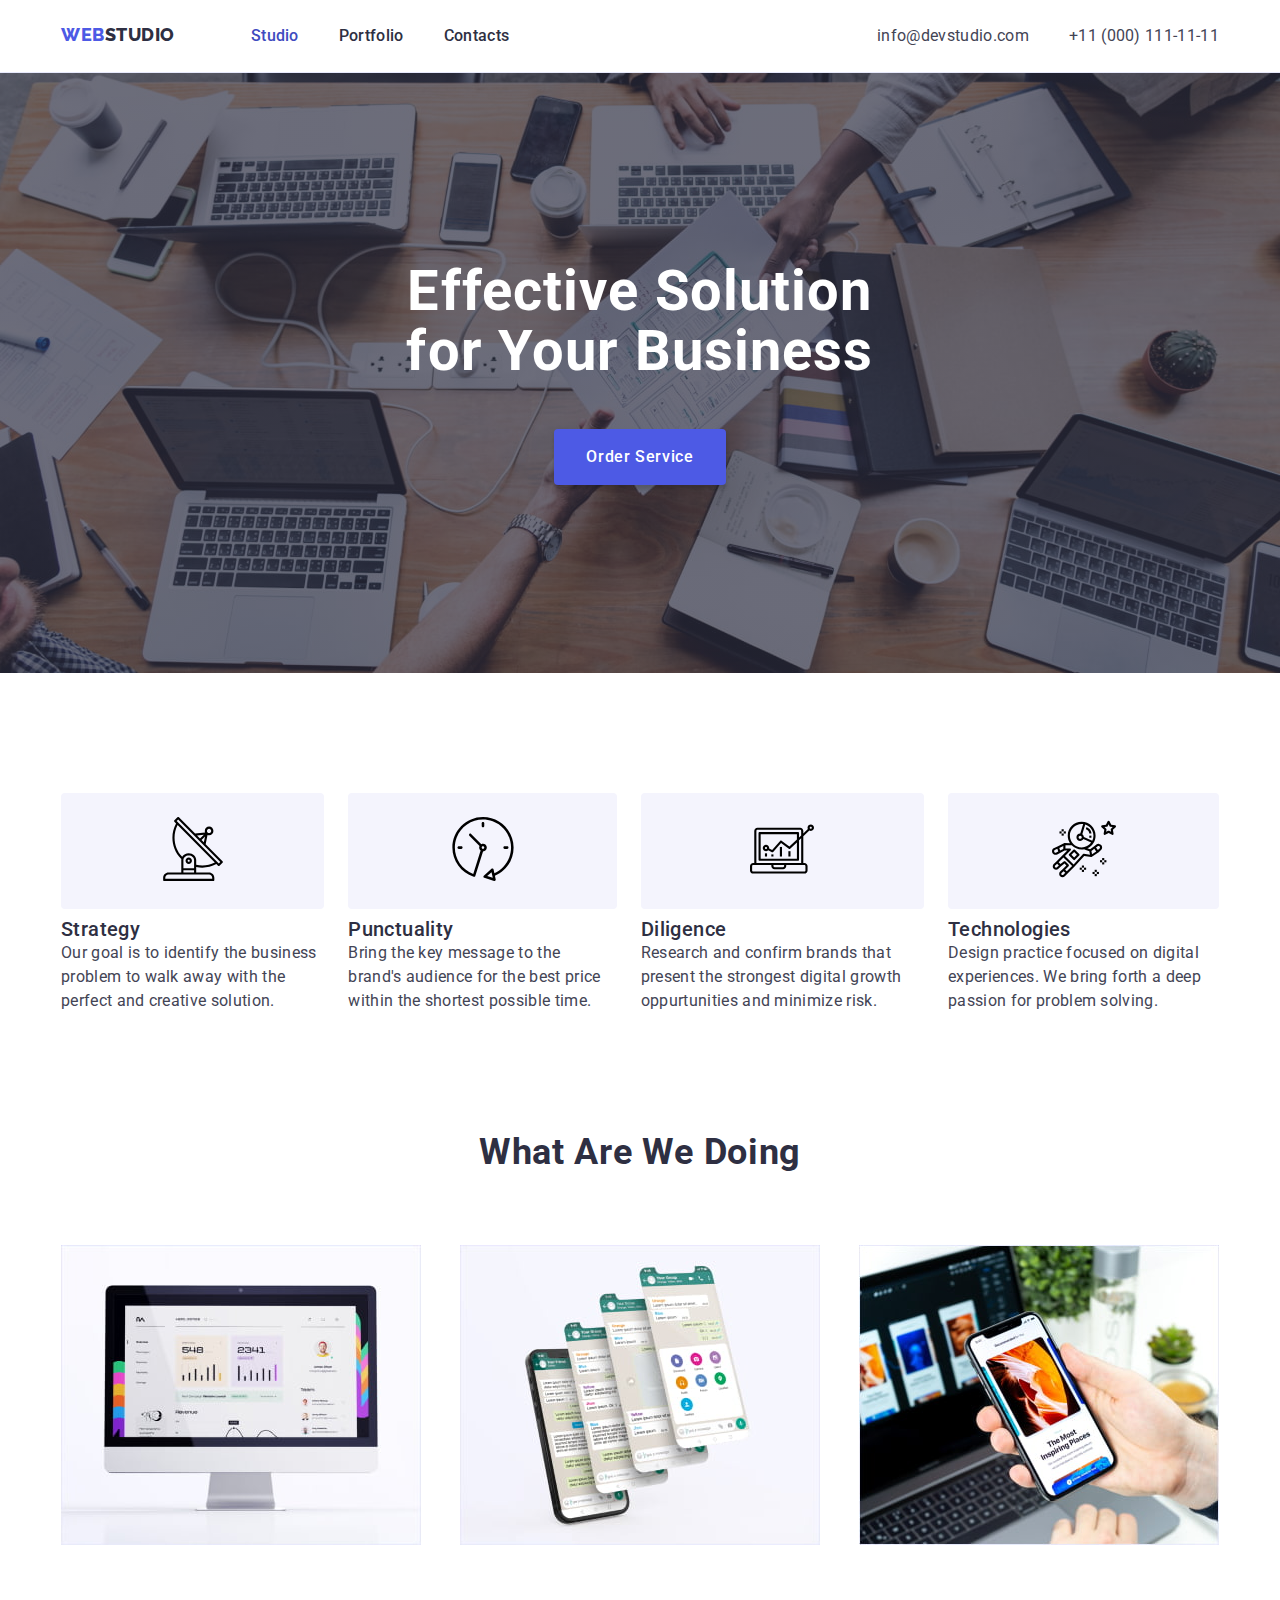
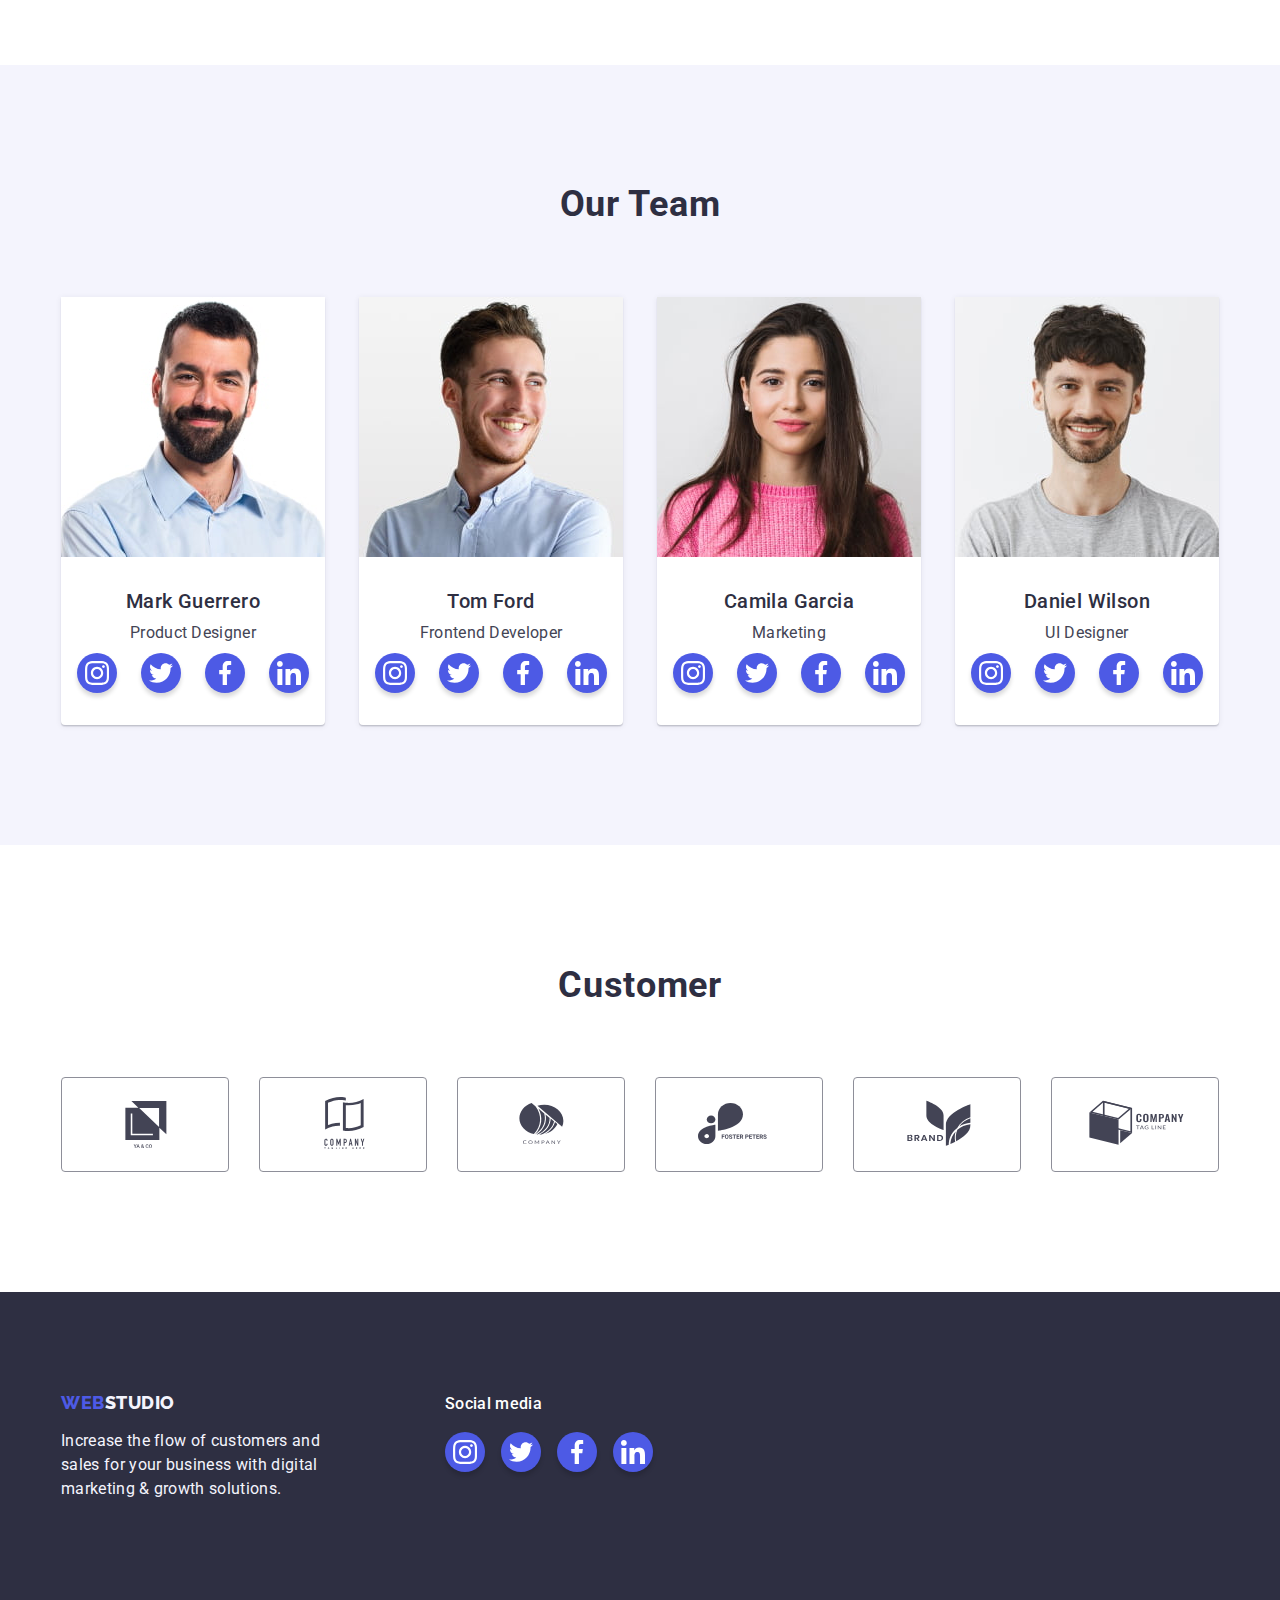
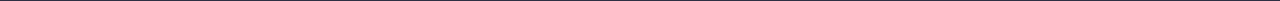
==== commit 0e73958f: "4rth" ====
--- a/index.html
+++ b/index.html
@@ -315,7 +315,7 @@
                     <li class="customer-item">
                         <a href="/goit-markup-hw-04/" class="customer-icon-link">
                             <svg class="svg customer-icon" width="104px" height="56px">
-                                <use href="/images/icons.svg#icon-fosterlogo"></use>
+                                <use href="/images/icons1.svg#fosterlogo"></use>
                             </svg>
                         </a>
                     </li>
--- a/css/styles.css
+++ b/css/styles.css
@@ -459,7 +459,7 @@
 }
 
 .features-icon:hover {
-    fill: var(--orangecolor);
+    fill: var(--oceancolor);
 }
 
 .team-icon-list {
@@ -489,6 +489,7 @@
     background: var(--oceancolor);
     box-shadow: 0px 2px 2px 0px rgba(0, 0, 0, 0.12), 0px 2px 1px 0px rgba(0, 0, 0, 0.08), 0px 3px 1px 0px rgba(0, 0, 0, 0.10);
     border-color: var(--oceancolor);
+    outline-style: none;
  }
 
 .customer-heading {
@@ -517,13 +518,18 @@
     column-gap: 24px;
 }
 
-.customer-icon:hover {
+.customer-icon:hover, .customer-icon:focus  {
     fill: var(--oceancolor);
     box-shadow: 0px 8px 8px 0px rgba(0, 0, 0, 0.20), 0px 2px 1px 0px rgba(0, 0, 0, 0.08), 0px 3px 1px 0px rgba(0, 0, 0, 0.10);
 }
-.customer-icon-link:focus .customer-icon{
+.customer-icon-link:focus {
+    box-shadow: 0px 8px 8px 0px rgba(0, 0, 0, 0.20), 0px 2px 1px 0px rgba(0, 0, 0, 0.08), 0px 3px 1px 0px rgba(0, 0, 0, 0.10);
+    outline-style: none;
+    border: none;
+}
+
+.customer-icon-link:focus .customer-icon {
     fill: var(--oceancolor);
-    box-shadow: 0px 8px 8px 0px rgba(0, 0, 0, 0.20), 0px 2px 1px 0px rgba(0, 0, 0, 0.08), 0px 3px 1px 0px rgba(0, 0, 0, 0.10);
 }
 
 .socialmedia-icon-list {
@@ -564,4 +570,5 @@
     background: var(--greencolor);
     box-shadow: 0px 2px 2px 0px rgba(0, 0, 0, 0.12), 0px 2px 1px 0px rgba(0, 0, 0, 0.08), 0px 3px 1px 0px rgba(0, 0, 0, 0.10);
     border-color: var(--greencolor);
-}
+    outline: none;
+}
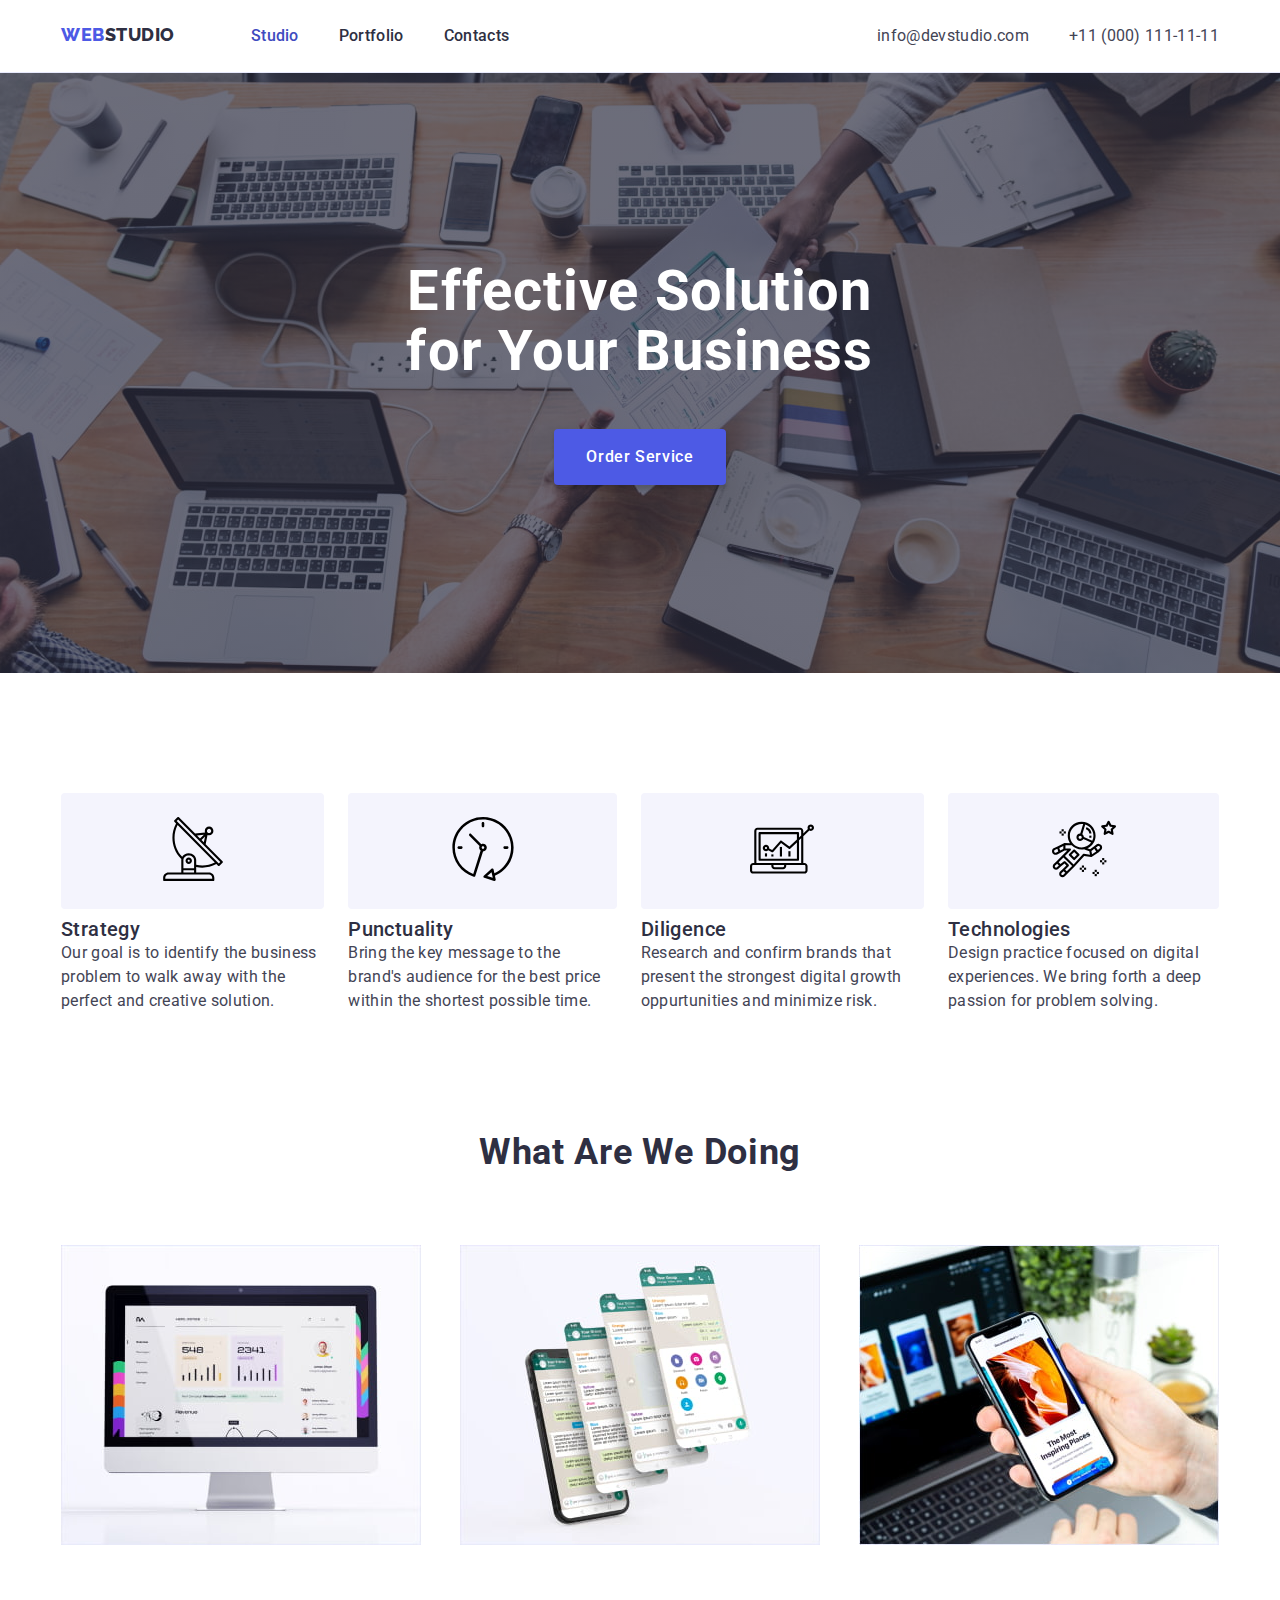
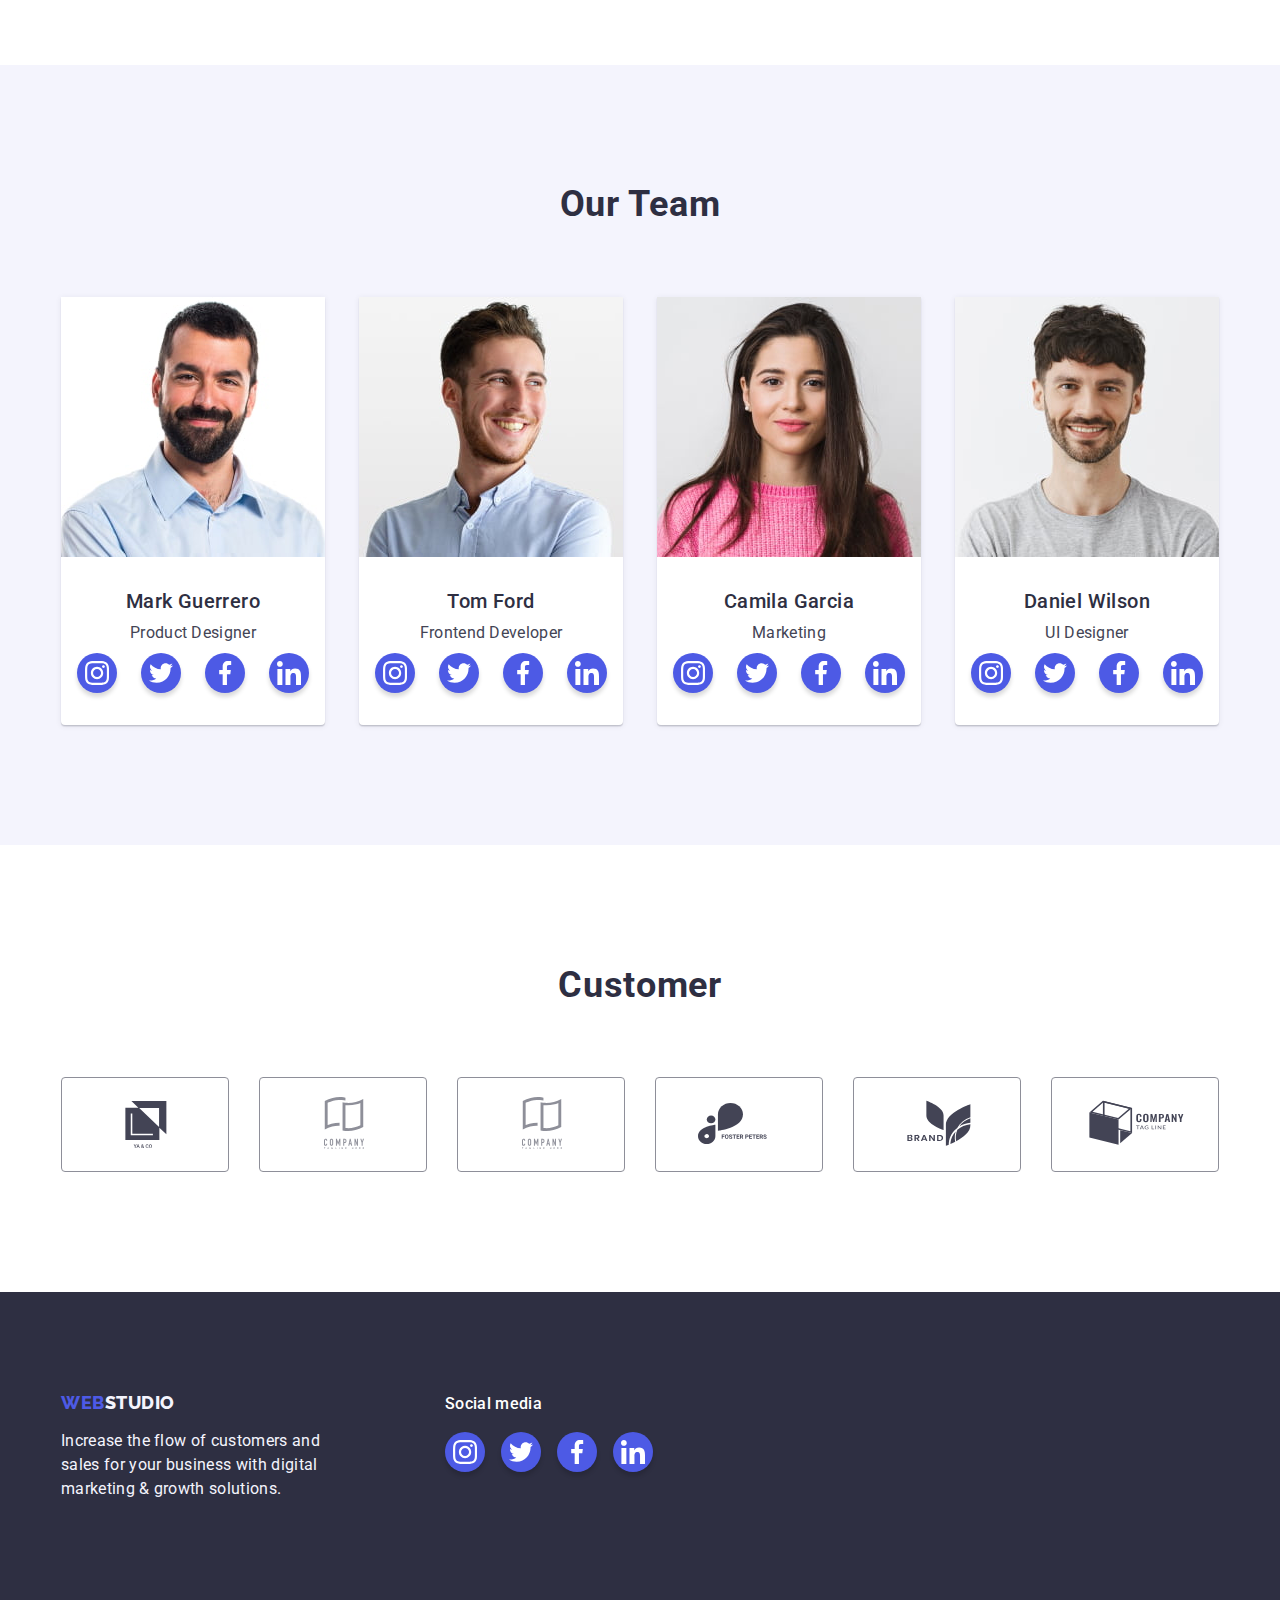
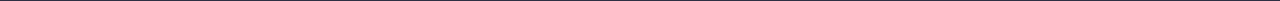
==== commit e5c608ab: "5th" ====
--- a/index.html
+++ b/index.html
@@ -294,21 +294,21 @@
                     <li class="customer-item">
                         <a href="/goit-markup-hw-04/" class="customer-icon-link">
                             <svg class="svg customer-icon" width="104px" height="56px">
-                                <use href="/images/icons.svg#icon-yacologo"></use>
-                            </svg>
-                        </a>
-                    </li>
-                    <li class="customer-item">
-                        <a href="/goit-markup-hw-04/" class="customer-icon-link">
-                            <svg class="svg customer-icon" width="104px" height="56px">
-                                <use href="/images/icons.svg#icon-comtaglogo"></use>
-                            </svg>
-                        </a>
-                    </li>
-                    <li class="customer-item">
-                        <a href="/goit-markup-hw-04/" class="customer-icon-link">
-                            <svg class="svg customer-icon" width="104px" height="56px">
-                                <use href="/images/icons.svg#icon-companylogo"></use>
+                                <use href="images/icons.svg#icon-yacologo"></use>
+                            </svg>
+                        </a>
+                    </li>
+                    <li class="customer-item">
+                        <a href="/goit-markup-hw-04/" class="customer-icon-link">
+                            <svg class="svg customer-icon" width="104px" height="56px">
+                                <use href="images/comtaglogo.svg"></use>
+                            </svg>
+                        </a>
+                    </li>
+                    <li class="customer-item">
+                        <a href="/goit-markup-hw-04/" class="customer-icon-link">
+                            <svg class="svg customer-icon" width="104px" height="56px">
+                                <use href="/images/comtaglogo.svg"></use>
                             </svg>
                         </a>
                     </li>
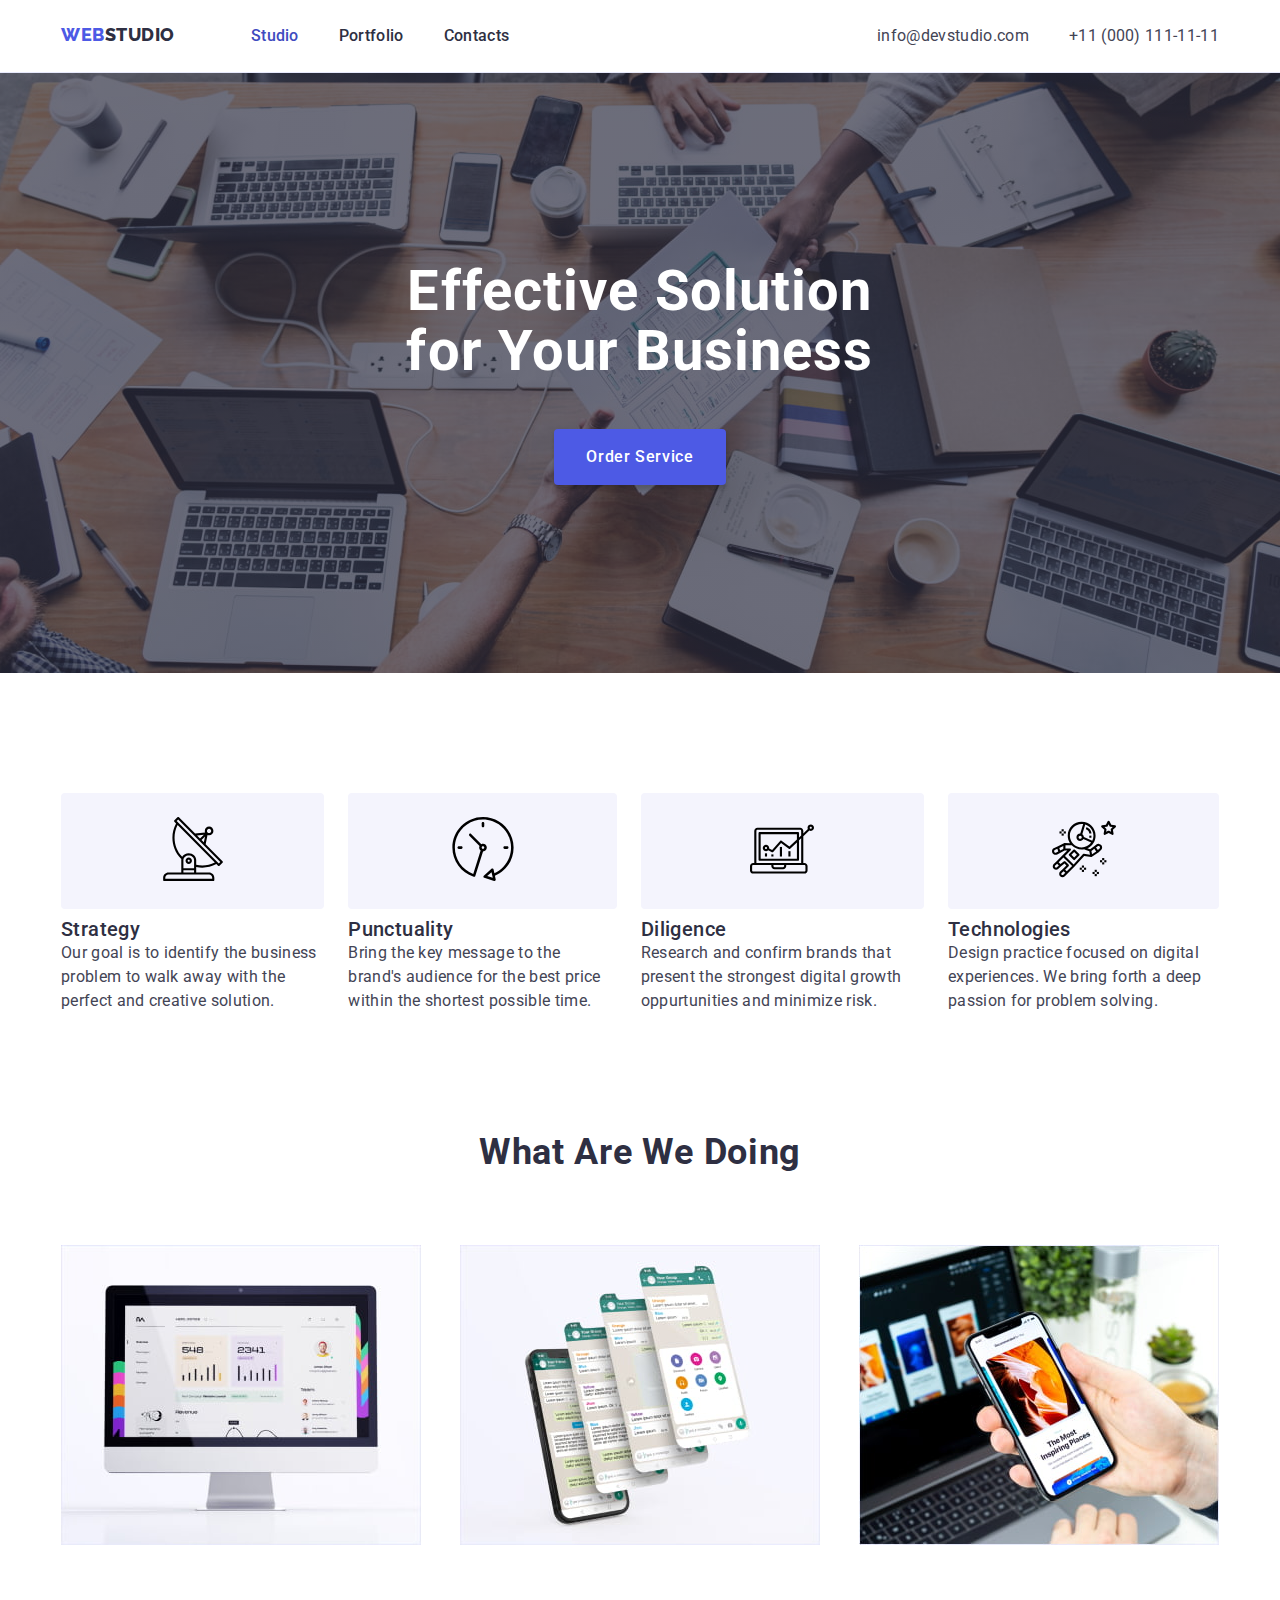
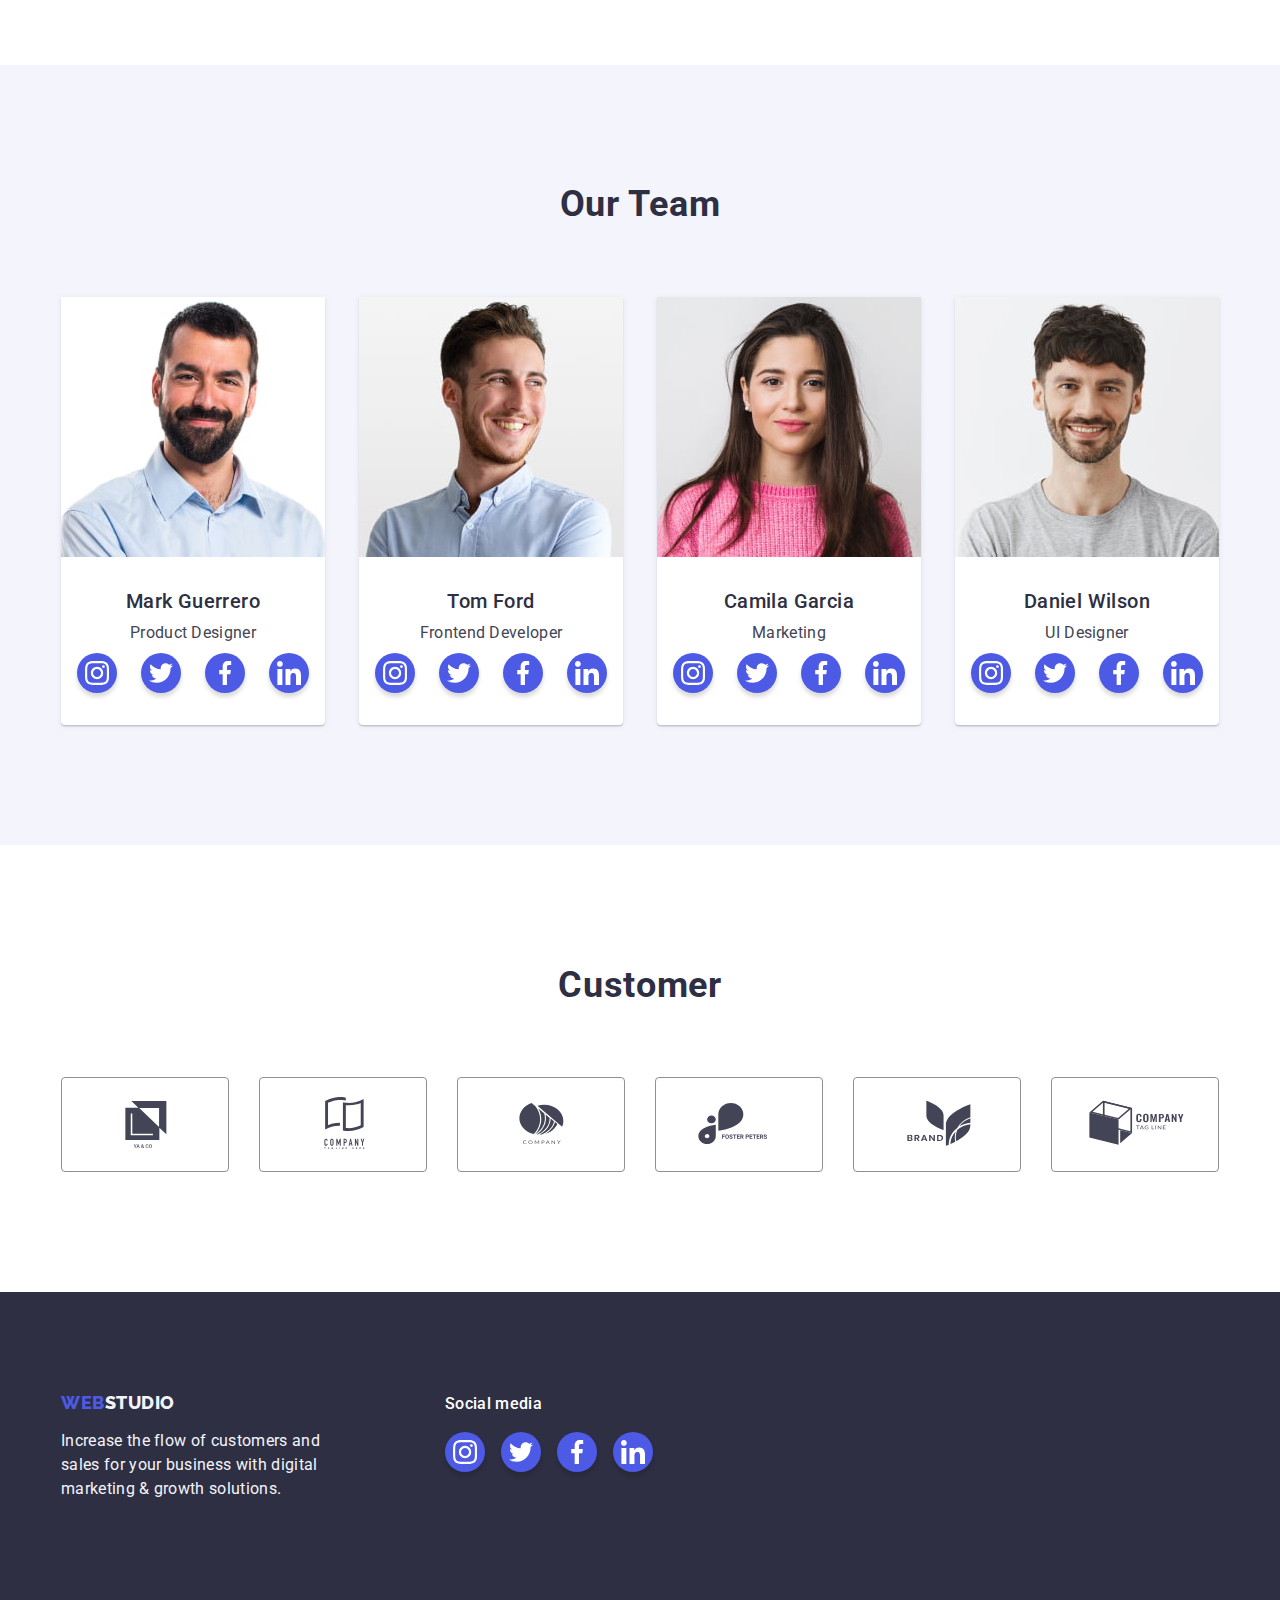
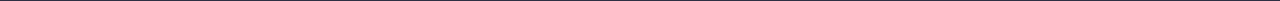
==== commit edd77723: "6th" ====
--- a/index.html
+++ b/index.html
@@ -57,9 +57,9 @@
                 <ul class="features-list">
                     <li class="features-item">
                         <div class="features-item-icon-box">
-                            <a href="/goit-markup-hw-04/" class="features-item-icon">
+                            <a href="/goit-markup-hw-04/" class="features-icon-link">
                                 <svg class="sgv features-icon" width="64px" height="64px">
-                                    <use href="/images/icons.svg#icon-antenna"></use>
+                                    <use href="images/icons.svg#icon-antenna"></use>
                                 </svg>
                             </a>
                         </div>
@@ -69,9 +69,9 @@
                 
                     <li class="features-item">
                         <div class="features-item-icon-box">
-                            <a href="/goit-markup-hw-04/" class="features-item-icon">
+                            <a href="/goit-markup-hw-04/" class="features-icon-link">
                                 <svg class="sgv features-icon" width="64px" height="64px" >
-                                    <use href="/images/icons.svg#icon-clock"></use>
+                                    <use href="images/icons.svg#icon-clock"></use>
                                 </svg>
                             </a>
                         </div>                                       
@@ -81,9 +81,9 @@
 
                     <li class="features-item">
                         <div class="features-item-icon-box">
-                            <a href="/goit-markup-hw-04/" class="features-item-icon">
+                            <a href="/goit-markup-hw-04/" class="features-icon-link">
                                 <svg class="sgv features-icon" width="64px" height="64px">
-                                    <use href="/images/icons.svg#icon-diagram"></use>
+                                    <use href="images/icons.svg#icon-diagram"></use>
                                 </svg>
                             </a>
                         </div>
@@ -93,9 +93,9 @@
 
                     <li class="features-item">
                         <div class="features-item-icon-box">
-                            <a href="/goit-markup-hw-04/" class="features-item-icon">
+                            <a href="/goit-markup-hw-04/" class="features-icon-link">
                                 <svg class="sgv features-icon" width="64px" height="64px">
-                                    <use href="/images/icons.svg#icon-astronaut"></use>
+                                    <use href="images/icons.svg#icon-astronaut"></use>
                                 </svg>
                             </a>
                         </div>
@@ -140,28 +140,28 @@
                                 <li class="team-icon-item">
                                     <a href="/goit-markup-hw-04/" class="team-icon-link">
                                         <svg class="svg team-icon" width="24px" height="24px">
-                                            <use href="/images/icons.svg#icon-instagram"></use>
-                                        </svg>
-                                    </a>
-                                </li>
-                                <li class="team-icon-item">
-                                    <a href="/goit-markup-hw-04/" class="team-icon-link">
-                                        <svg class="svg team-icon" width="24px" height="24px">
-                                            <use href="/images/icons.svg#icon-twitter"></use>
-                                        </svg>
-                                    </a>
-                                </li>
-                                <li class="team-icon-item">
-                                    <a href="/goit-markup-hw-04/" class="team-icon-link">
-                                        <svg class="svg team-icon" width="24px" height="24px">
-                                            <use href="/images/icons.svg#icon-facebook"></use>
-                                        </svg>
-                                    </a>
-                                </li>
-                                <li class="team-icon-item">
-                                    <a href="/goit-markup-hw-04/" class="team-icon-link">
-                                        <svg class="svg team-icon" width="24px" height="24px">
-                                            <use href="/images/icons.svg#icon-linkedin"></use>
+                                            <use href="images/icons.svg#icon-instagram"></use>
+                                        </svg>
+                                    </a>
+                                </li>
+                                <li class="team-icon-item">
+                                    <a href="/goit-markup-hw-04/" class="team-icon-link">
+                                        <svg class="svg team-icon" width="24px" height="24px">
+                                            <use href="images/icons.svg#icon-twitter"></use>
+                                        </svg>
+                                    </a>
+                                </li>
+                                <li class="team-icon-item">
+                                    <a href="/goit-markup-hw-04/" class="team-icon-link">
+                                        <svg class="svg team-icon" width="24px" height="24px">
+                                            <use href="images/icons.svg#icon-facebook"></use>
+                                        </svg>
+                                    </a>
+                                </li>
+                                <li class="team-icon-item">
+                                    <a href="/goit-markup-hw-04/" class="team-icon-link">
+                                        <svg class="svg team-icon" width="24px" height="24px">
+                                            <use href="images/icons.svg#icon-linkedin"></use>
                                         </svg>
                                     </a>
                                 </li>
@@ -178,28 +178,28 @@
                                 <li class="team-icon-item">
                                     <a href="/goit-markup-hw-04/" class="team-icon-link">
                                         <svg class="svg team-icon" width="24px" height="24px">
-                                            <use href="/images/icons.svg#icon-instagram"></use>
-                                        </svg>
-                                    </a>
-                                </li>
-                                <li class="team-icon-item">
-                                    <a href="/goit-markup-hw-04/" class="team-icon-link">
-                                        <svg class="svg team-icon" width="24px" height="24px">
-                                            <use href="/images/icons.svg#icon-twitter"></use>
-                                        </svg>
-                                    </a>
-                                </li>
-                                <li class="team-icon-item">
-                                    <a href="/goit-markup-hw-04/" class="team-icon-link">
-                                        <svg class="svg team-icon" width="24px" height="24px">
-                                            <use href="/images/icons.svg#icon-facebook"></use>
-                                        </svg>
-                                    </a>
-                                </li>
-                                <li class="team-icon-item">
-                                    <a href="/goit-markup-hw-04/" class="team-icon-link">
-                                        <svg class="svg team-icon" width="24px" height="24px">
-                                            <use href="/images/icons.svg#icon-linkedin"></use>
+                                            <use href="images/icons.svg#icon-instagram"></use>
+                                        </svg>
+                                    </a>
+                                </li>
+                                <li class="team-icon-item">
+                                    <a href="/goit-markup-hw-04/" class="team-icon-link">
+                                        <svg class="svg team-icon" width="24px" height="24px">
+                                            <use href="images/icons.svg#icon-twitter"></use>
+                                        </svg>
+                                    </a>
+                                </li>
+                                <li class="team-icon-item">
+                                    <a href="/goit-markup-hw-04/" class="team-icon-link">
+                                        <svg class="svg team-icon" width="24px" height="24px">
+                                            <use href="images/icons.svg#icon-facebook"></use>
+                                        </svg>
+                                    </a>
+                                </li>
+                                <li class="team-icon-item">
+                                    <a href="/goit-markup-hw-04/" class="team-icon-link">
+                                        <svg class="svg team-icon" width="24px" height="24px">
+                                            <use href="images/icons.svg#icon-linkedin"></use>
                                         </svg>
                                     </a>
                                 </li>
@@ -216,28 +216,28 @@
                                 <li class="team-icon-item">
                                     <a href="/goit-markup-hw-04/" class="team-icon-link">
                                         <svg class="svg team-icon" width="24px" height="24px">
-                                            <use href="/images/icons.svg#icon-instagram"></use>
-                                        </svg>
-                                    </a>
-                                </li>
-                                <li class="team-icon-item">
-                                    <a href="/goit-markup-hw-04/" class="team-icon-link">
-                                        <svg class="svg team-icon" width="24px" height="24px">
-                                            <use href="/images/icons.svg#icon-twitter"></use>
-                                        </svg>
-                                    </a>
-                                </li>
-                                <li class="team-icon-item">
-                                    <a href="/goit-markup-hw-04/" class="team-icon-link">
-                                        <svg class="svg team-icon" width="24px" height="24px">
-                                            <use href="/images/icons.svg#icon-facebook"></use>
-                                        </svg>
-                                    </a>
-                                </li>
-                                <li class="team-icon-item">
-                                    <a href="/goit-markup-hw-04/" class="team-icon-link">
-                                        <svg class="svg team-icon" width="24px" height="24px">
-                                            <use href="/images/icons.svg#icon-linkedin"></use>
+                                            <use href="images/icons.svg#icon-instagram"></use>
+                                        </svg>
+                                    </a>
+                                </li>
+                                <li class="team-icon-item">
+                                    <a href="/goit-markup-hw-04/" class="team-icon-link">
+                                        <svg class="svg team-icon" width="24px" height="24px">
+                                            <use href="images/icons.svg#icon-twitter"></use>
+                                        </svg>
+                                    </a>
+                                </li>
+                                <li class="team-icon-item">
+                                    <a href="/goit-markup-hw-04/" class="team-icon-link">
+                                        <svg class="svg team-icon" width="24px" height="24px">
+                                            <use href="images/icons.svg#icon-facebook"></use>
+                                        </svg>
+                                    </a>
+                                </li>
+                                <li class="team-icon-item">
+                                    <a href="/goit-markup-hw-04/" class="team-icon-link">
+                                        <svg class="svg team-icon" width="24px" height="24px">
+                                            <use href="images/icons.svg#icon-linkedin"></use>
                                         </svg>
                                     </a>
                                 </li>
@@ -254,28 +254,28 @@
                                 <li class="team-icon-item">
                                     <a href="/goit-markup-hw-04/" class="team-icon-link">
                                         <svg class="svg team-icon" width="24px" height="24px">
-                                            <use href="/images/icons.svg#icon-instagram"></use>
-                                        </svg>
-                                    </a>
-                                </li>
-                                <li class="team-icon-item">
-                                    <a href="/goit-markup-hw-04/" class="team-icon-link">
-                                        <svg class="svg team-icon" width="24px" height="24px">
-                                            <use href="/images/icons.svg#icon-twitter"></use>
-                                        </svg>
-                                    </a>
-                                </li>
-                                <li class="team-icon-item">
-                                    <a href="/goit-markup-hw-04/" class="team-icon-link">
-                                        <svg class="svg team-icon" width="24px" height="24px">
-                                            <use href="/images/icons.svg#icon-facebook"></use>
-                                        </svg>
-                                    </a>
-                                </li>
-                                <li class="team-icon-item">
-                                    <a href="/goit-markup-hw-04/" class="team-icon-link">
-                                        <svg class="svg team-icon" width="24px" height="24px">
-                                            <use href="/images/icons.svg#icon-linkedin"></use>
+                                            <use href="images/icons.svg#icon-instagram"></use>
+                                        </svg>
+                                    </a>
+                                </li>
+                                <li class="team-icon-item">
+                                    <a href="/goit-markup-hw-04/" class="team-icon-link">
+                                        <svg class="svg team-icon" width="24px" height="24px">
+                                            <use href="images/icons.svg#icon-twitter"></use>
+                                        </svg>
+                                    </a>
+                                </li>
+                                <li class="team-icon-item">
+                                    <a href="/goit-markup-hw-04/" class="team-icon-link">
+                                        <svg class="svg team-icon" width="24px" height="24px">
+                                            <use href="images/icons.svg#icon-facebook"></use>
+                                        </svg>
+                                    </a>
+                                </li>
+                                <li class="team-icon-item">
+                                    <a href="/goit-markup-hw-04/" class="team-icon-link">
+                                        <svg class="svg team-icon" width="24px" height="24px">
+                                            <use href="images/icons.svg#icon-linkedin"></use>
                                         </svg>
                                     </a>
                                 </li>
@@ -301,35 +301,35 @@
                     <li class="customer-item">
                         <a href="/goit-markup-hw-04/" class="customer-icon-link">
                             <svg class="svg customer-icon" width="104px" height="56px">
-                                <use href="images/comtaglogo.svg"></use>
-                            </svg>
-                        </a>
-                    </li>
-                    <li class="customer-item">
-                        <a href="/goit-markup-hw-04/" class="customer-icon-link">
-                            <svg class="svg customer-icon" width="104px" height="56px">
-                                <use href="/images/comtaglogo.svg"></use>
-                            </svg>
-                        </a>
-                    </li>
-                    <li class="customer-item">
-                        <a href="/goit-markup-hw-04/" class="customer-icon-link">
-                            <svg class="svg customer-icon" width="104px" height="56px">
-                                <use href="/images/icons1.svg#fosterlogo"></use>
-                            </svg>
-                        </a>
-                    </li>
-                    <li class="customer-item">
-                        <a href="/goit-markup-hw-04/" class="customer-icon-link">
-                            <svg class="svg customer-icon" width="104px" height="56px">
-                                <use href="/images/icons.svg#icon-brandlogo"></use>
-                            </svg>
-                        </a>
-                    </li>
-                    <li class="customer-item">
-                        <a href="/goit-markup-hw-04/" class="customer-icon-link">
-                            <svg class="svg customer-icon" width="104px" height="56px">
-                                <use href="/images/icons.svg#icon-taglinelogo"></use>
+                                <use href="images/icons.svg#icon-comtaglogo"></use>
+                            </svg>
+                        </a>
+                    </li>
+                    <li class="customer-item">
+                        <a href="/goit-markup-hw-04/" class="customer-icon-link">
+                            <svg class="svg customer-icon" width="104px" height="56px">
+                                <use href="images/icons.svg#icon-companylogo"></use>
+                            </svg>
+                        </a>
+                    </li>
+                    <li class="customer-item">
+                        <a href="/goit-markup-hw-04/" class="customer-icon-link">
+                            <svg class="svg customer-icon" width="104px" height="56px">
+                                <use href="images/icons.svg#icon-fosterlogo"></use>
+                            </svg>
+                        </a>
+                    </li>
+                    <li class="customer-item">
+                        <a href="/goit-markup-hw-04/" class="customer-icon-link">
+                            <svg class="svg customer-icon" width="104px" height="56px">
+                                <use href="images/icons.svg#icon-brandlogo"></use>
+                            </svg>
+                        </a>
+                    </li>
+                    <li class="customer-item">
+                        <a href="/goit-markup-hw-04/" class="customer-icon-link">
+                            <svg class="svg customer-icon" width="104px" height="56px">
+                                <use href="images/icons.svg#icon-taglinelogo"></use>
                             </svg>
                         </a>
                     </li>
@@ -355,28 +355,28 @@
                         <li class="socialmedia-icon-item">
                             <a href="/goit-markup-hw-04/" class="socialmedia-icon-link">
                                 <svg class="svg socialmedia-icon" width="24px" height="24px">
-                                    <use href="/images/icons.svg#icon-instagram"></use>
+                                    <use href="images/icons.svg#icon-instagram"></use>
                                 </svg>
                             </a>
                          </li>
                         <li class="socialmedia-icon-item">
                             <a href="/goit-markup-hw-04/" class="socialmedia-icon-link">
                                 <svg class="svg socialmedia-icon" width="24px" height="24px">
-                                    <use href="/images/icons.svg#icon-twitter"></use>
+                                    <use href="images/icons.svg#icon-twitter"></use>
                                 </svg>
                             </a>
                         </li>
                         <li class="socialmedia-icon-item">
                             <a href="/goit-markup-hw-04/" class="socialmedia-icon-link">
                                 <svg class="svg socialmedia-icon" width="24px" height="24px">
-                                    <use href="/images/icons.svg#icon-facebook"></use>
+                                    <use href="images/icons.svg#icon-facebook"></use>
                                 </svg>
                             </a>
                         </li>
                         <li class="socialmedia-icon-item">
                             <a href="/goit-markup-hw-04/" class="socialmedia-icon-link">
                                 <svg class="svg socialmedia-icon" width="24px" height="24px">
-                                    <use href="/images/icons.svg#icon-linkedin"></use>
+                                    <use href="images/icons.svg#icon-linkedin"></use>
                                 </svg>
                             </a>
                          </li>
--- a/css/styles.css
+++ b/css/styles.css
@@ -458,8 +458,12 @@
     0px 1px 6px 0px rgba(46, 47, 66, 0.08);
 }
 
-.features-icon:hover {
+.features-icon:hover, .features-icon:focus {
     fill: var(--oceancolor);
+}
+
+.features-icon-link:focus {
+        fill: var(--oceancolor);
 }
 
 .team-icon-list {
